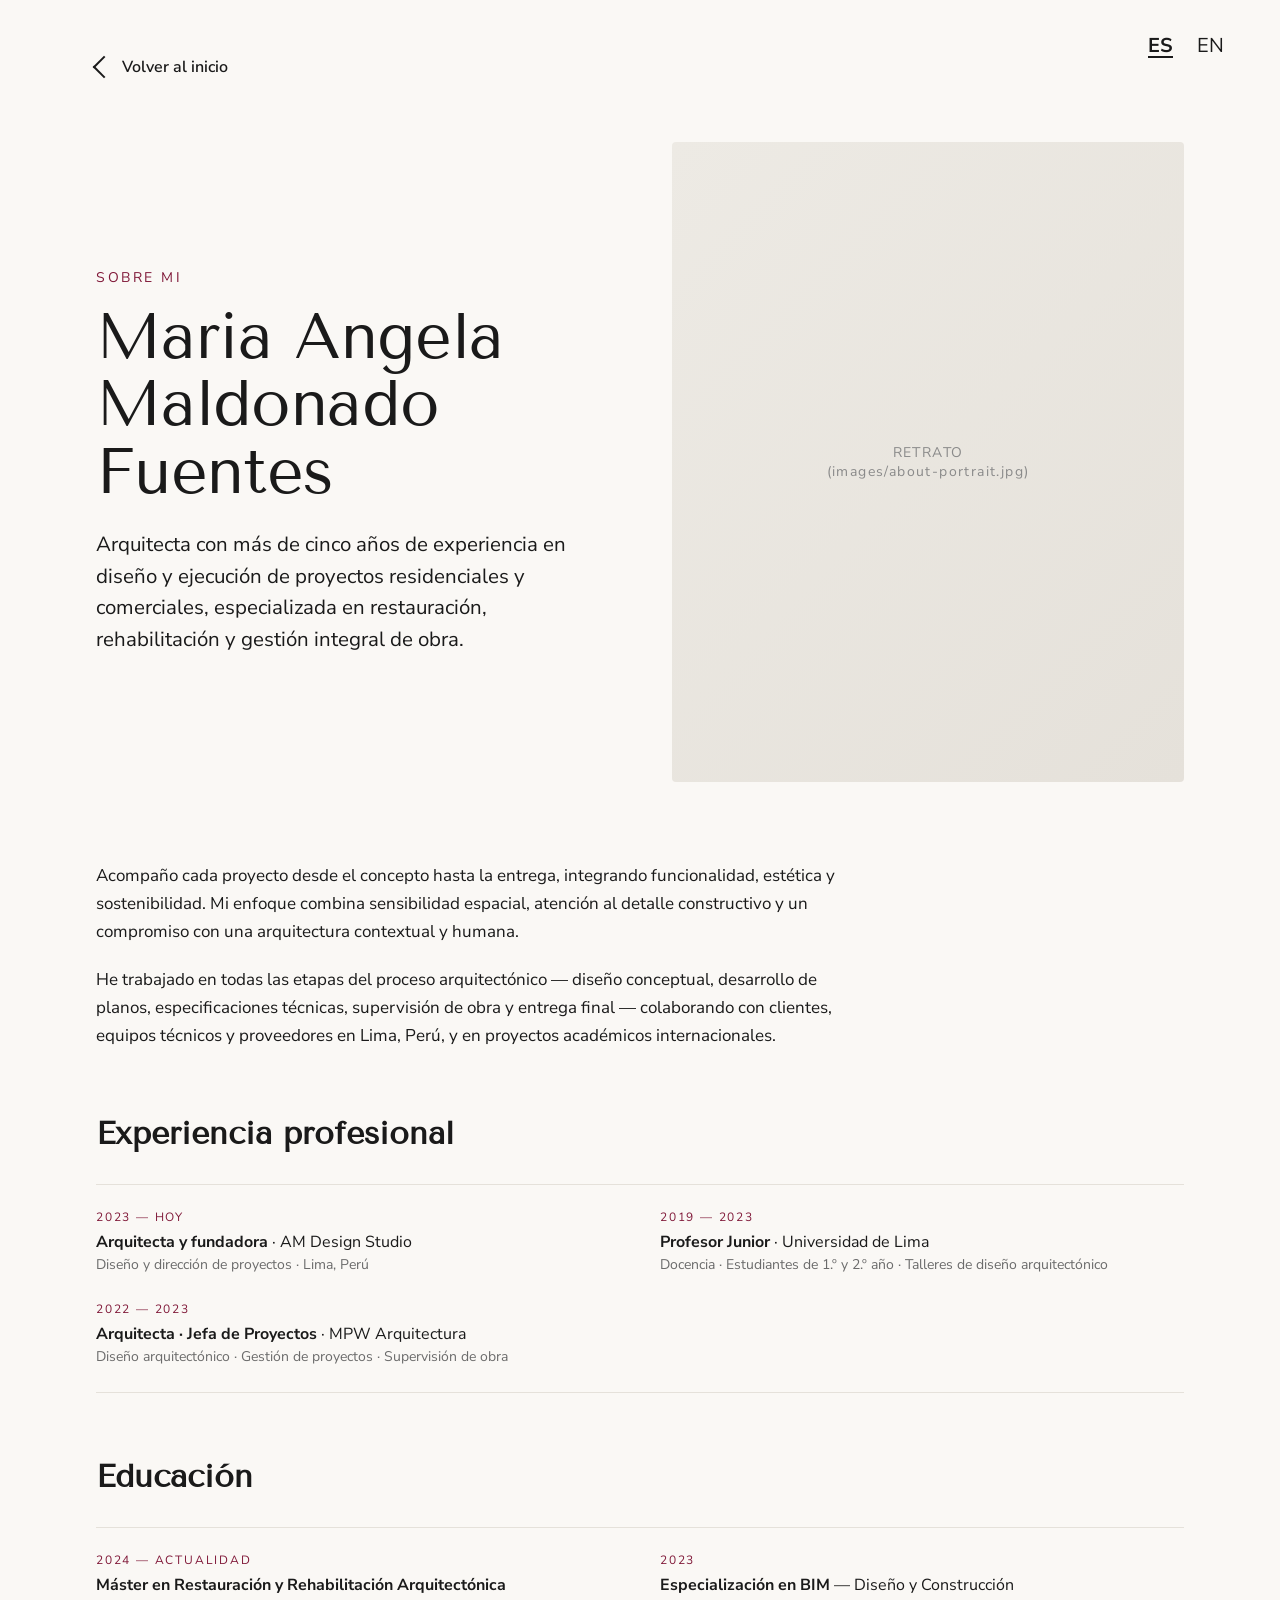
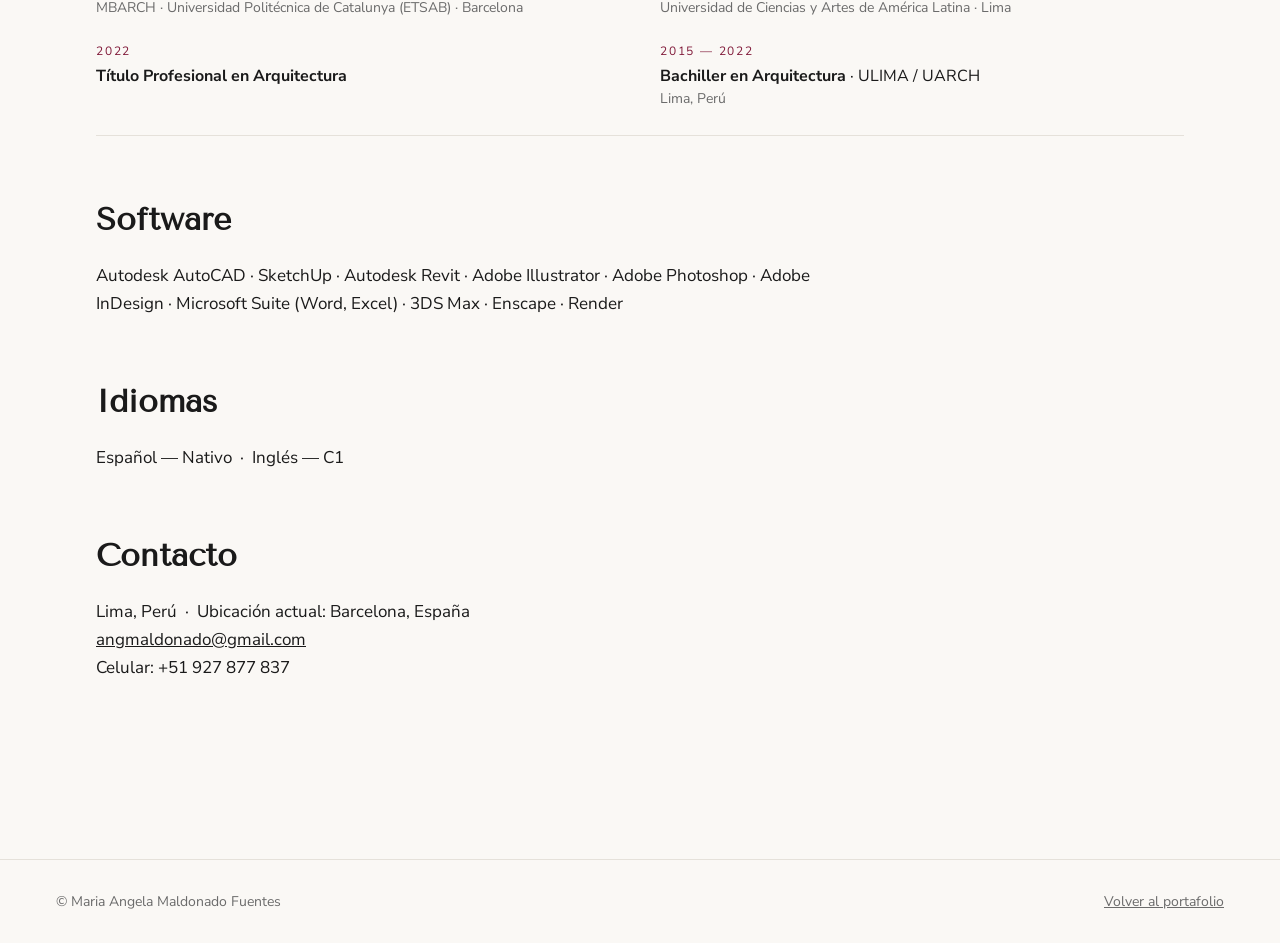
==== about.html @ 9f62f021 "Add files via upload" ====
<!DOCTYPE html>
<html lang="es">
<head>
<meta charset="UTF-8">
<meta name="viewport" content="width=device-width, initial-scale=1.0">
<title>Sobre mi — Maria Angela Maldonado Fuentes</title>
<link rel="stylesheet" href="assets/css/styles.css">
</head>
<body>

<nav class="lang-switcher" aria-label="Idioma">
  <a href="#" class="active">ES</a>
  <a href="#" aria-disabled="true">EN</a>
</nav>

<div class="page-wrap">

  <header class="page-header">
    <a href="index.html" class="back-link">Volver al inicio</a>
  </header>

  <section class="project-hero">
    <div>
      <p class="eyebrow">Sobre mi</p>
      <h1 class="h-display" style="font-size:clamp(40px,5vw,72px)">Maria Angela<br>Maldonado Fuentes</h1>
      <p class="lead" style="margin-top:24px">
        Arquitecta con más de cinco años de experiencia en diseño y ejecución de
        proyectos residenciales y comerciales, especializada en restauración,
        rehabilitación y gestión integral de obra.
      </p>
    </div>
    <div>
      <img src="images/about-portrait.jpg" alt="Retrato de Maria Angela" class="zoomable"
           onerror="this.style.display='none';this.parentNode.innerHTML='<div class=image-placeholder style=width:100%;aspect-ratio:4/5;border-radius:4px>RETRATO<br/>(images/about-portrait.jpg)</div>'">
    </div>
  </section>

  <section>
    <p class="body-text" style="max-width:760px">
      Acompaño cada proyecto desde el concepto hasta la entrega, integrando funcionalidad,
      estética y sostenibilidad. Mi enfoque combina sensibilidad espacial, atención al
      detalle constructivo y un compromiso con una arquitectura contextual y humana.
    </p>
    <p class="body-text" style="max-width:760px; margin-top:20px">
      He trabajado en todas las etapas del proceso arquitectónico — diseño conceptual,
      desarrollo de planos, especificaciones técnicas, supervisión de obra y entrega
      final — colaborando con clientes, equipos técnicos y proveedores en Lima, Perú,
      y en proyectos académicos internacionales.
    </p>
  </section>

  <h2 class="section-title">Experiencia profesional</h2>
  <div class="project-meta-grid">
    <div>
      <div class="label">2023 — Hoy</div>
      <div class="value"><strong>Arquitecta y fundadora</strong> · AM Design Studio<br>
        <span class="meta">Diseño y dirección de proyectos · Lima, Perú</span></div>
    </div>
    <div>
      <div class="label">2019 — 2023</div>
      <div class="value"><strong>Profesor Junior</strong> · Universidad de Lima<br>
        <span class="meta">Docencia · Estudiantes de 1.º y 2.º año · Talleres de diseño arquitectónico</span></div>
    </div>
    <div>
      <div class="label">2022 — 2023</div>
      <div class="value"><strong>Arquitecta · Jefa de Proyectos</strong> · MPW Arquitectura<br>
        <span class="meta">Diseño arquitectónico · Gestión de proyectos · Supervisión de obra</span></div>
    </div>
  </div>

  <h2 class="section-title">Educación</h2>
  <div class="project-meta-grid">
    <div>
      <div class="label">2024 — Actualidad</div>
      <div class="value"><strong>Máster en Restauración y Rehabilitación Arquitectónica</strong><br>
        <span class="meta">MBARCH · Universidad Politécnica de Catalunya (ETSAB) · Barcelona</span></div>
    </div>
    <div>
      <div class="label">2023</div>
      <div class="value"><strong>Especialización en BIM</strong> — Diseño y Construcción<br>
        <span class="meta">Universidad de Ciencias y Artes de América Latina · Lima</span></div>
    </div>
    <div>
      <div class="label">2022</div>
      <div class="value"><strong>Título Profesional en Arquitectura</strong></div>
    </div>
    <div>
      <div class="label">2015 — 2022</div>
      <div class="value"><strong>Bachiller en Arquitectura</strong> · ULIMA / UARCH<br>
        <span class="meta">Lima, Perú</span></div>
    </div>
  </div>

  <h2 class="section-title">Software</h2>
  <p class="body-text" style="max-width:760px">
    Autodesk AutoCAD · SketchUp · Autodesk Revit · Adobe Illustrator · Adobe Photoshop ·
    Adobe InDesign · Microsoft Suite (Word, Excel) · 3DS Max · Enscape · Render
  </p>

  <h2 class="section-title">Idiomas</h2>
  <p class="body-text">
    Español — Nativo &nbsp;·&nbsp; Inglés — C1
  </p>

  <h2 class="section-title">Contacto</h2>
  <p class="body-text">
    Lima, Perú &nbsp;·&nbsp; Ubicación actual: Barcelona, España<br>
    <a href="mailto:angmaldonado@gmail.com" style="text-decoration:underline">angmaldonado@gmail.com</a><br>
    Celular: +51 927 877 837
  </p>

</div>

<footer class="site-footer">
  <span>© Maria Angela Maldonado Fuentes</span>
  <a href="index.html" style="text-decoration:underline">Volver al portafolio</a>
</footer>

<script src="assets/js/lightbox.js"></script>
</body>
</html>
---- assets/css/styles.css ----
/* ============================================
   Maria Angela Maldonado Fuentes — Portfolio
   Shared stylesheet
   ============================================ */

@import url('https://fonts.googleapis.com/css2?family=Tenor+Sans&family=Nunito+Sans:wght@300;400;600;700&display=swap');

:root {
  --bg:            #FAF8F5;
  --surface:       #FFFFFF;
  --text:          #1A1A1A;
  --text-secondary:#6B6B6B;
  --text-tertiary: #8A8A8A;
  --border:        #E5E1DA;
  --accent:        #801939;
  --accent-hover:  #5C1A2B;
  --tab-inactive:  #E5E1DA;

  --font-display: 'Tenor Sans', serif;
  --font-body:    'Nunito Sans', sans-serif;
}

* { box-sizing: border-box; }

html, body {
  margin: 0;
  padding: 0;
  background: var(--bg);
  color: var(--text);
  font-family: var(--font-body);
  font-weight: 400;
  -webkit-font-smoothing: antialiased;
  -moz-osx-font-smoothing: grayscale;
}

a { color: inherit; text-decoration: none; }
img { display: block; max-width: 100%; height: auto; }

/* ---------- Top language switcher ---------- */
.lang-switcher {
  position: absolute;
  top: 32px;
  right: 56px;
  display: flex;
  gap: 24px;
  font-size: 20px;
  z-index: 10;
}
.lang-switcher a { font-weight: 400; color: var(--text); }
.lang-switcher a.active { font-weight: 700; text-decoration: underline; text-underline-offset: 4px; }

/* ---------- Headings ---------- */
.h-display {
  font-family: var(--font-display);
  font-weight: 400;
  font-size: clamp(48px, 6vw, 80px);
  line-height: 1.05;
  letter-spacing: -0.01em;
  margin: 0;
  color: var(--text);
}

.h-section {
  font-family: var(--font-display);
  font-weight: 400;
  font-size: clamp(40px, 5vw, 64px);
  line-height: 1.1;
  margin: 0 0 16px 0;
  color: var(--text);
}

.eyebrow {
  font-family: var(--font-body);
  font-size: 14px;
  letter-spacing: 0.18em;
  text-transform: uppercase;
  color: var(--accent);
  margin: 0 0 16px 0;
}

.lead {
  font-family: var(--font-body);
  font-size: clamp(18px, 1.6vw, 22px);
  line-height: 1.55;
  color: var(--text);
  max-width: 560px;
  margin: 0;
}

.body-text {
  font-family: var(--font-body);
  font-size: 17px;
  line-height: 1.65;
  color: var(--text);
}

.meta {
  font-family: var(--font-body);
  font-size: 14px;
  color: var(--text-secondary);
  line-height: 1.6;
}

/* ---------- CTA Link ---------- */
.cta-link {
  display: inline-flex;
  align-items: center;
  gap: 8px;
  font-family: var(--font-body);
  font-weight: 700;
  font-size: 20px;
  color: var(--text);
  text-decoration: underline;
  text-underline-offset: 5px;
  cursor: pointer;
}
.cta-link .arrow {
  display: inline-block;
  width: 22px;
  height: 22px;
  border-top: 2.5px solid var(--text);
  border-right: 2.5px solid var(--text);
  transform: rotate(45deg);
  margin-bottom: 2px;
}
.cta-link:hover { color: var(--accent); }
.cta-link:hover .arrow { border-color: var(--accent); }

/* ---------- HOME: horizontal snap scroll ---------- */
.h-scroll {
  position: fixed;
  inset: 0;
  display: flex;
  flex-direction: row;
  overflow-x: auto;
  overflow-y: hidden;
  scroll-snap-type: x mandatory;
  scroll-behavior: smooth;
  -webkit-overflow-scrolling: touch;
  padding-bottom: 72px; /* leave room for tabs */
}
.h-scroll::-webkit-scrollbar { display: none; }
.h-scroll { scrollbar-width: none; }

.h-panel {
  flex: 0 0 100vw;
  width: 100vw;
  height: calc(100vh - 72px);
  scroll-snap-align: start;
  scroll-snap-stop: always;
  position: relative;
  padding: 0 80px;
  display: flex;
  align-items: center;
  justify-content: center;
}

.panel-inner {
  width: 100%;
  max-width: 1280px;
  display: grid;
  grid-template-columns: 1fr 1fr;
  gap: 80px;
  align-items: center;
}

.panel-text { display: flex; flex-direction: column; gap: 28px; }
.panel-image { display: flex; align-items: center; justify-content: center; }
.panel-image img {
  width: 100%;
  max-height: 70vh;
  object-fit: cover;
  border-radius: 4px;
  box-shadow: 0 8px 32px rgba(0,0,0,0.08);
}

/* ---------- Bottom tab navigation ---------- */
.tabs {
  position: fixed;
  bottom: 0;
  left: 0;
  right: 0;
  display: flex;
  background: var(--bg);
  padding: 0;
  z-index: 20;
}
.tab {
  flex: 1;
  padding: 18px 12px;
  background: var(--tab-inactive);
  color: var(--text-tertiary);
  font-family: var(--font-body);
  font-size: clamp(14px, 1.1vw, 18px);
  font-weight: 400;
  text-align: center;
  border-top-left-radius: 8px;
  border-top-right-radius: 8px;
  box-shadow: -4px 0 4px rgba(0,0,0,0.10);
  cursor: pointer;
  transition: background 0.25s ease, color 0.25s ease;
  user-select: none;
  white-space: nowrap;
  overflow: hidden;
  text-overflow: ellipsis;
}
.tab:hover {
  background: #E8E5DF;
  color: var(--text-secondary);
}
.tab.active {
  background: var(--accent);
  color: var(--bg);
  font-weight: 600;
}

/* ---------- Standard pages (about, project pages) ---------- */
.page-wrap {
  max-width: 1200px;
  margin: 0 auto;
  padding: 56px 56px 96px;
}

.page-header {
  display: flex;
  justify-content: space-between;
  align-items: flex-start;
  margin-bottom: 64px;
}
.back-link {
  display: inline-flex;
  align-items: center;
  gap: 10px;
  font-weight: 600;
  font-size: 16px;
  color: var(--text);
  text-decoration: none;
}
.back-link:hover { color: var(--accent); }
.back-link::before {
  content: '';
  display: inline-block;
  width: 14px; height: 14px;
  border-bottom: 2.5px solid currentColor;
  border-left: 2.5px solid currentColor;
  transform: rotate(45deg);
}

.project-hero {
  display: grid;
  grid-template-columns: 1fr 1fr;
  gap: 64px;
  align-items: center;
  margin-bottom: 80px;
}
.project-hero img {
  width: 100%;
  aspect-ratio: 4 / 3;
  object-fit: cover;
  border-radius: 4px;
}

.project-meta-grid {
  display: grid;
  grid-template-columns: 1fr 1fr;
  gap: 24px 40px;
  padding: 24px 0;
  border-top: 1px solid var(--border);
  border-bottom: 1px solid var(--border);
  margin: 32px 0;
}
.project-meta-grid .label {
  font-size: 12px;
  letter-spacing: 0.15em;
  text-transform: uppercase;
  color: var(--accent);
  margin-bottom: 6px;
}
.project-meta-grid .value {
  font-size: 16px;
  color: var(--text);
}

/* ---------- Editorial 12-column grid (story-driven projects) ----------
   Use child classes to span columns. Mirrors how an architect would
   lay out a PDF spread: full bleeds, asymmetric pairings, 2x2 analysis
   plates, narrow plans next to wide sections, etc.                       */
.editorial {
  display: grid;
  grid-template-columns: repeat(12, minmax(0, 1fr));
  grid-auto-rows: auto;
  gap: 20px;
  margin: 32px 0 64px;
}
.editorial figure { margin: 0; padding: 0; display: block; }
.editorial img {
  width: 100%;
  height: auto;
  display: block;
  border-radius: 4px;
  box-shadow: 0 2px 12px rgba(0,0,0,0.06);
  background: var(--border);
}
.editorial figcaption {
  font-size: 13px;
  letter-spacing: 0.05em;
  color: var(--text-secondary);
  margin-top: 8px;
}

/* span helpers */
.e-full     { grid-column: 1 / -1; }
.e-half-l   { grid-column: 1 / span 6; }
.e-half-r   { grid-column: 7 / -1; }
.e-third-1  { grid-column: 1 / span 4; }
.e-third-2  { grid-column: 5 / span 4; }
.e-third-3  { grid-column: 9 / -1; }
.e-2-3-l    { grid-column: 1 / span 8; }
.e-1-3-r    { grid-column: 9 / -1; }
.e-1-3-l    { grid-column: 1 / span 4; }
.e-2-3-r    { grid-column: 5 / -1; }
.e-center-narrow { grid-column: 3 / span 8; }
.e-center-wide   { grid-column: 2 / span 10; }

/* chapter heading inside the editorial flow */
.chapter {
  grid-column: 1 / -1;
  margin: 40px 0 4px;
  padding-top: 24px;
  border-top: 1px solid var(--border);
  display: flex;
  align-items: baseline;
  gap: 20px;
}
.chapter .num {
  font-family: var(--font-display);
  font-size: 28px;
  color: var(--accent);
  letter-spacing: 0.04em;
}
.chapter .name {
  font-family: var(--font-display);
  font-size: 28px;
  color: var(--text);
}

/* dark-bg images sit better with a subtle dark mat */
.editorial .dark-mat {
  background: #000;
  padding: 16px;
  border-radius: 4px;
}
.editorial .dark-mat img {
  background: #000;
  box-shadow: none;
}

@media (max-width: 900px) {
  .editorial { gap: 16px; }
  .editorial > * { grid-column: 1 / -1 !important; }
  .chapter { flex-direction: column; gap: 4px; }
}

/* ---------- Masonry gallery (preserves native aspect ratios) ---------- */
.masonry {
  column-count: 3;
  column-gap: 20px;
  margin: 48px 0;
}
@media (max-width: 1100px) { .masonry { column-count: 2; } }
@media (max-width: 640px)  { .masonry { column-count: 1; } }

.m-item {
  break-inside: avoid;
  -webkit-column-break-inside: avoid;
  page-break-inside: avoid;
  margin: 0 0 20px 0;
  padding: 0;
  display: block;
}
.m-item img {
  width: 100%;
  height: auto;        /* respect natural ratio */
  display: block;
  border-radius: 4px;
  box-shadow: 0 2px 12px rgba(0,0,0,0.06);
  background: var(--border);
}

.m-item.wide   { /* hint for wide images — span 2 cols when supported */ }
.m-item figcaption {
  font-size: 13px;
  color: var(--text-secondary);
  margin-top: 8px;
  letter-spacing: 0.04em;
}

/* Zoomable cursor */
.zoomable { cursor: zoom-in; transition: transform 0.25s ease, opacity 0.25s ease; }
.zoomable:hover { opacity: 0.92; }

/* ---------- Lightbox ---------- */
.lightbox {
  position: fixed;
  inset: 0;
  background: rgba(20, 18, 16, 0.92);
  display: none;
  align-items: center;
  justify-content: center;
  z-index: 1000;
  cursor: zoom-out;
  padding: 40px;
  opacity: 0;
  transition: opacity 0.25s ease;
}
.lightbox.open { display: flex; opacity: 1; }
.lightbox img {
  max-width: 100%;
  max-height: 100%;
  width: auto;
  height: auto;
  object-fit: contain;
  border-radius: 4px;
  box-shadow: 0 12px 64px rgba(0,0,0,0.5);
}
.lightbox-close {
  position: absolute;
  top: 24px;
  right: 32px;
  width: 40px;
  height: 40px;
  border: none;
  border-radius: 50%;
  background: rgba(255,255,255,0.12);
  color: #fff;
  font-size: 22px;
  cursor: pointer;
  display: flex;
  align-items: center;
  justify-content: center;
  transition: background 0.2s ease;
}
.lightbox-close:hover { background: rgba(255,255,255,0.25); }
.lightbox-caption {
  position: absolute;
  bottom: 24px;
  left: 50%;
  transform: translateX(-50%);
  color: rgba(255,255,255,0.8);
  font-size: 14px;
  letter-spacing: 0.04em;
}

.section-title {
  font-family: var(--font-display);
  font-size: 32px;
  margin: 64px 0 24px;
  color: var(--text);
}

.image-placeholder {
  background: linear-gradient(135deg, #EDEAE4, #E5E1DA);
  display: flex;
  align-items: center;
  justify-content: center;
  color: var(--text-tertiary);
  font-size: 14px;
  letter-spacing: 0.1em;
  text-align: center;
  padding: 24px;
}

footer.site-footer {
  border-top: 1px solid var(--border);
  padding: 32px 56px;
  margin-top: 64px;
  display: flex;
  justify-content: space-between;
  font-size: 14px;
  color: var(--text-secondary);
}

/* ---------- Responsive ---------- */
@media (max-width: 900px) {
  .panel-inner { grid-template-columns: 1fr; gap: 32px; }
  .h-panel { padding: 0 32px; height: calc(100vh - 64px); }
  .project-hero { grid-template-columns: 1fr; gap: 32px; }
  .page-wrap { padding: 32px 24px 64px; }
  .lang-switcher { top: 20px; right: 24px; }
  .tab { font-size: 12px; padding: 14px 6px; }
}
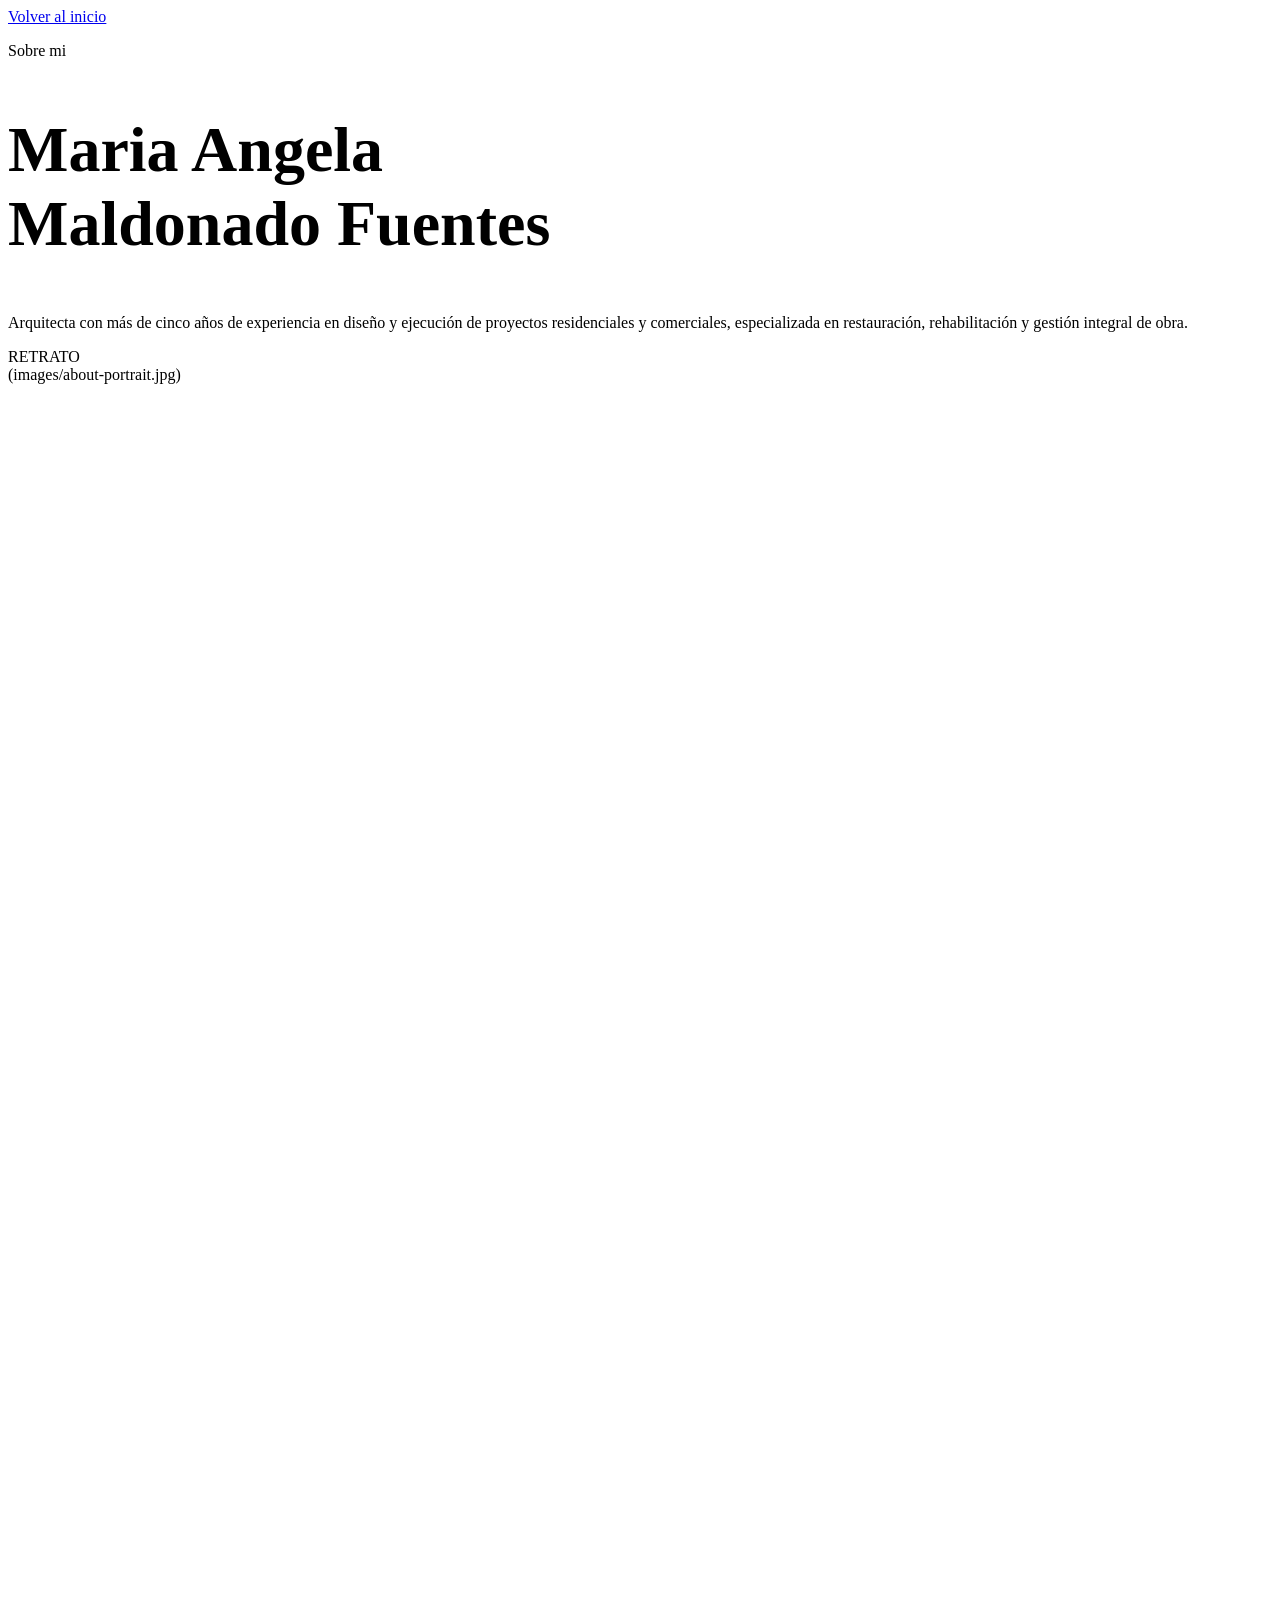
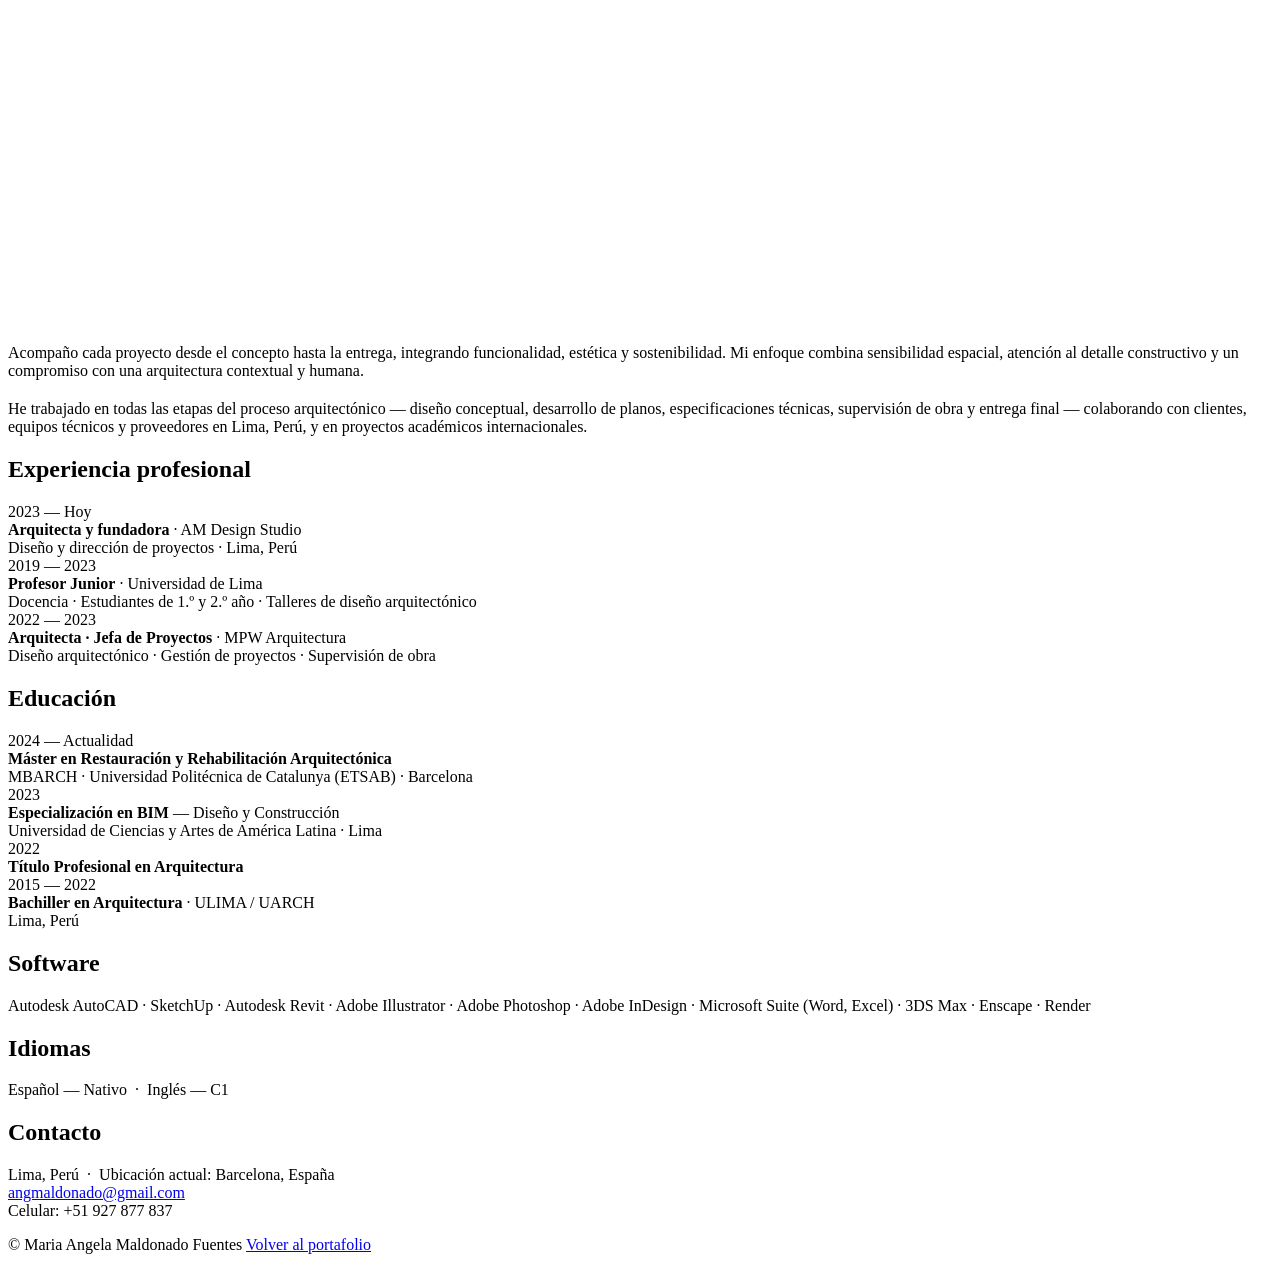
==== commit 2a818302: "Add files via upload" ====
--- a/about.html
+++ b/about.html
@@ -7,11 +7,6 @@
 <link rel="stylesheet" href="assets/css/styles.css">
 </head>
 <body>
-
-<nav class="lang-switcher" aria-label="Idioma">
-  <a href="#" class="active">ES</a>
-  <a href="#" aria-disabled="true">EN</a>
-</nav>
 
 <div class="page-wrap">
 
@@ -36,12 +31,12 @@
   </section>
 
   <section>
-    <p class="body-text" style="max-width:760px">
+    <p class="body-text" style="max-width:none">
       Acompaño cada proyecto desde el concepto hasta la entrega, integrando funcionalidad,
       estética y sostenibilidad. Mi enfoque combina sensibilidad espacial, atención al
       detalle constructivo y un compromiso con una arquitectura contextual y humana.
     </p>
-    <p class="body-text" style="max-width:760px; margin-top:20px">
+    <p class="body-text" style="max-width:none; margin-top:20px">
       He trabajado en todas las etapas del proceso arquitectónico — diseño conceptual,
       desarrollo de planos, especificaciones técnicas, supervisión de obra y entrega
       final — colaborando con clientes, equipos técnicos y proveedores en Lima, Perú,
@@ -92,7 +87,7 @@
   </div>
 
   <h2 class="section-title">Software</h2>
-  <p class="body-text" style="max-width:760px">
+  <p class="body-text" style="max-width:none">
     Autodesk AutoCAD · SketchUp · Autodesk Revit · Adobe Illustrator · Adobe Photoshop ·
     Adobe InDesign · Microsoft Suite (Word, Excel) · 3DS Max · Enscape · Render
   </p>
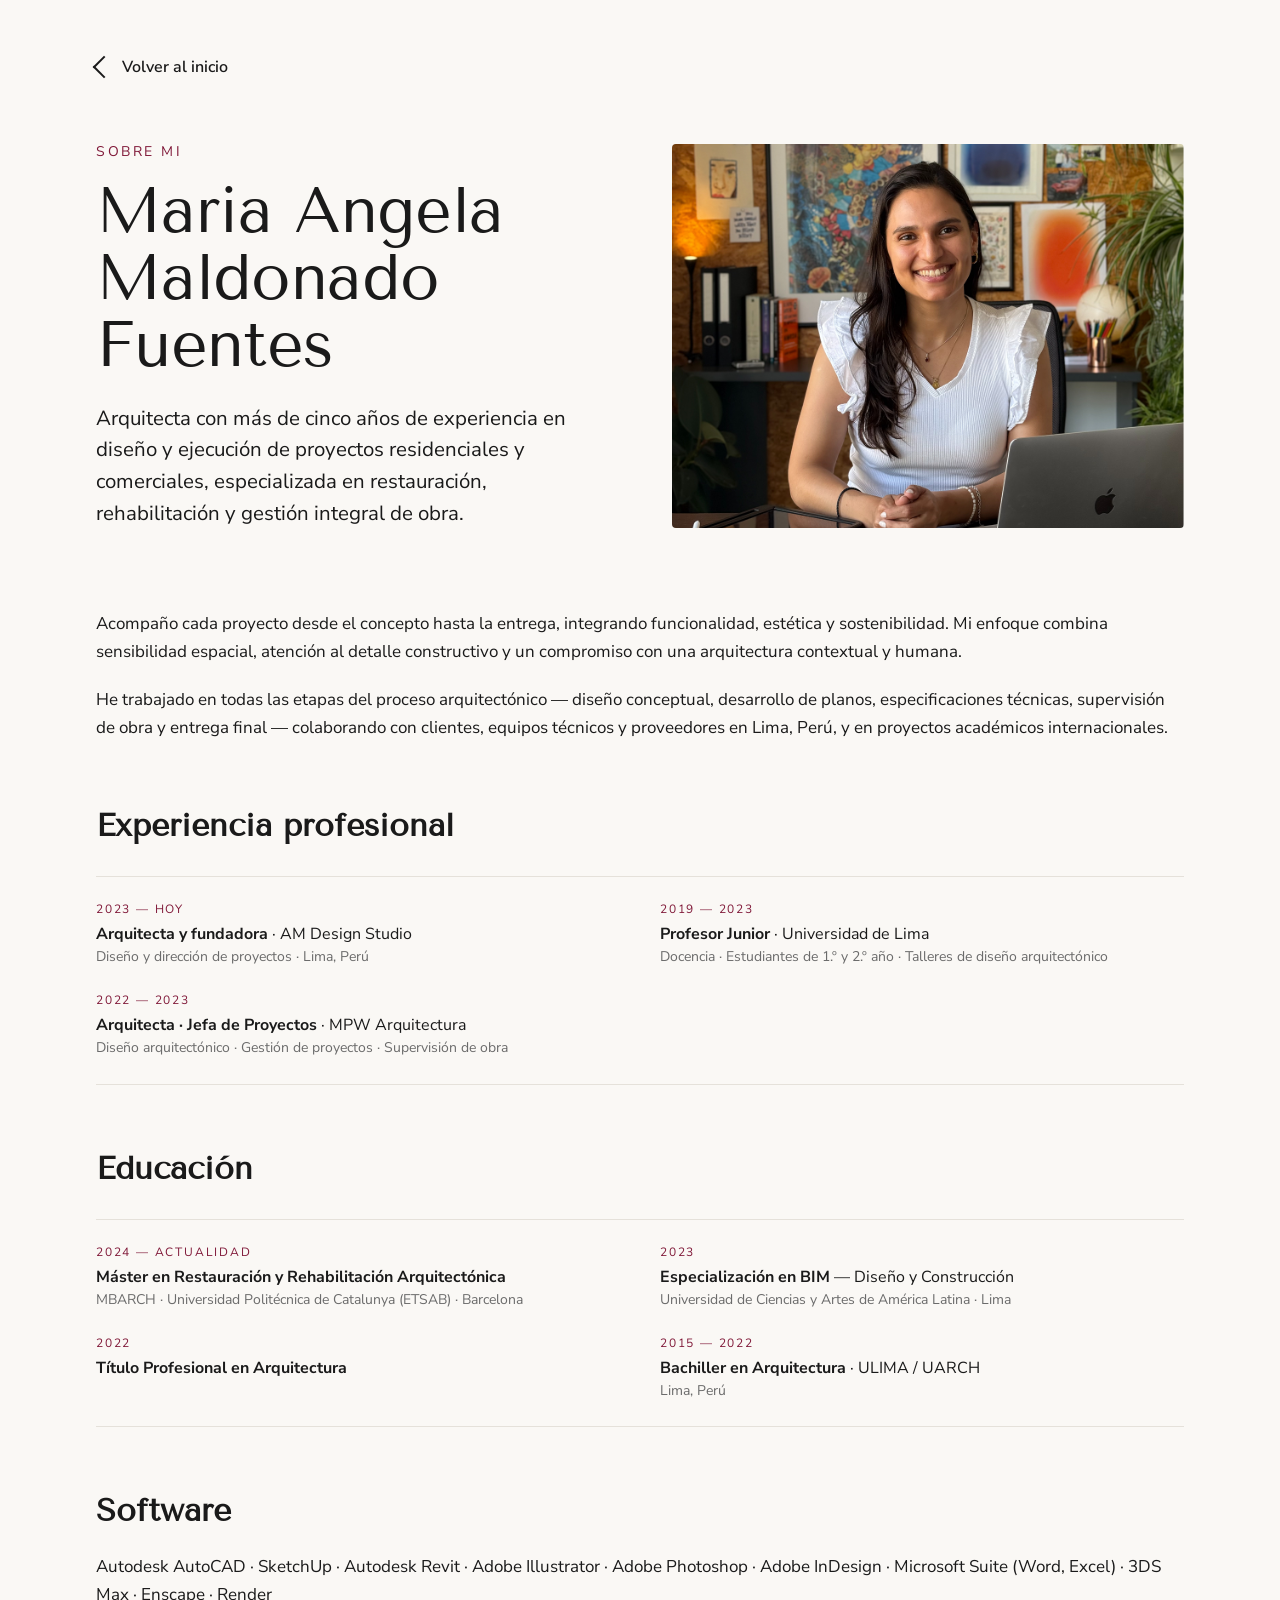
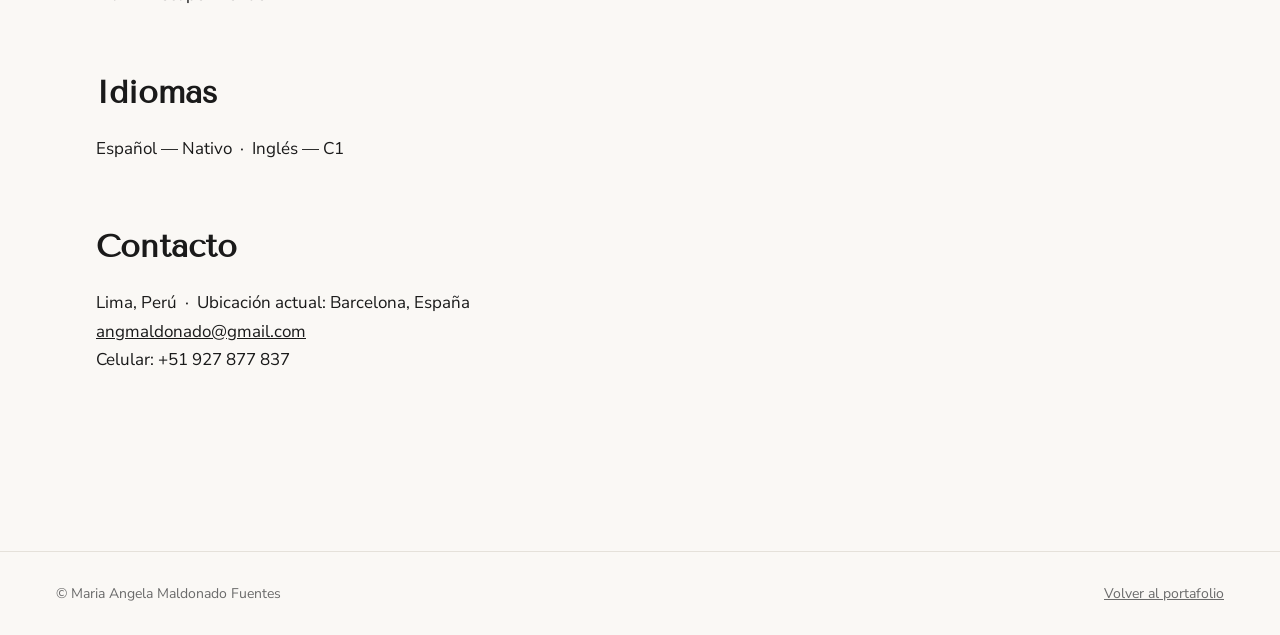
==== commit fabdfd6c: "Add files via upload" ====
--- a/about.html
+++ b/about.html
@@ -25,8 +25,8 @@
       </p>
     </div>
     <div>
-      <img src="images/about-portrait.jpg" alt="Retrato de Maria Angela" class="zoomable"
-           onerror="this.style.display='none';this.parentNode.innerHTML='<div class=image-placeholder style=width:100%;aspect-ratio:4/5;border-radius:4px>RETRATO<br/>(images/about-portrait.jpg)</div>'">
+      <img src="images/hero-maria-angela.jpg" alt="Retrato de Maria Angela" class="zoomable"
+           onerror="this.style.display='none';this.parentNode.innerHTML='<div class=image-placeholder style=width:100%;aspect-ratio:1/1;border-radius:4px>RETRATO<br/>(images/hero-maria-angela.jpg)</div>'">
     </div>
   </section>
 
--- a/assets/css/styles.css
+++ b/assets/css/styles.css
@@ -0,0 +1,797 @@
+/* ============================================
+   Maria Angela Maldonado Fuentes — Portfolio
+   Shared stylesheet
+   ============================================ */
+
+@import url('https://fonts.googleapis.com/css2?family=Tenor+Sans&family=Nunito+Sans:wght@300;400;600;700&display=swap');
+
+:root {
+  --bg:            #FAF8F5;
+  --surface:       #FFFFFF;
+  --text:          #1A1A1A;
+  --text-secondary:#6B6B6B;
+  --text-tertiary: #8A8A8A;
+  --border:        #E5E1DA;
+  --accent:        #801939;
+  --accent-hover:  #5C1A2B;
+  --tab-inactive:  #E5E1DA;
+
+  --font-display: 'Tenor Sans', serif;
+  --font-body:    'Nunito Sans', sans-serif;
+}
+
+* { box-sizing: border-box; }
+
+html, body {
+  margin: 0;
+  padding: 0;
+  background: var(--bg);
+  color: var(--text);
+  font-family: var(--font-body);
+  font-weight: 400;
+  -webkit-font-smoothing: antialiased;
+  -moz-osx-font-smoothing: grayscale;
+}
+
+a { color: inherit; text-decoration: none; }
+img { display: block; max-width: 100%; height: auto; }
+
+/* ---------- Top language switcher ---------- */
+.lang-switcher {
+  position: absolute;
+  top: 32px;
+  right: 56px;
+  display: flex;
+  gap: 24px;
+  font-size: 20px;
+  z-index: 10;
+}
+.lang-switcher a { font-weight: 400; color: var(--text); }
+.lang-switcher a.active { font-weight: 700; text-decoration: underline; text-underline-offset: 4px; }
+
+/* ---------- Headings ---------- */
+.h-display {
+  font-family: var(--font-display);
+  font-weight: 400;
+  font-size: clamp(48px, 6vw, 80px);
+  line-height: 1.05;
+  letter-spacing: -0.01em;
+  margin: 0;
+  color: var(--text);
+}
+
+.h-section {
+  font-family: var(--font-display);
+  font-weight: 400;
+  font-size: clamp(40px, 5vw, 64px);
+  line-height: 1.1;
+  margin: 0 0 16px 0;
+  color: var(--text);
+}
+
+.eyebrow {
+  font-family: var(--font-body);
+  font-size: 14px;
+  letter-spacing: 0.18em;
+  text-transform: uppercase;
+  color: var(--accent);
+  margin: 0 0 16px 0;
+}
+
+.lead {
+  font-family: var(--font-body);
+  font-size: clamp(18px, 1.6vw, 22px);
+  line-height: 1.55;
+  color: var(--text);
+  max-width: 560px;
+  margin: 0;
+}
+
+.body-text {
+  font-family: var(--font-body);
+  font-size: 17px;
+  line-height: 1.65;
+  color: var(--text);
+}
+
+.meta {
+  font-family: var(--font-body);
+  font-size: 14px;
+  color: var(--text-secondary);
+  line-height: 1.6;
+}
+
+/* ---------- CTA Link ---------- */
+.cta-link {
+  display: inline-flex;
+  align-items: center;
+  gap: 8px;
+  font-family: var(--font-body);
+  font-weight: 700;
+  font-size: 20px;
+  color: var(--text);
+  text-decoration: underline;
+  text-underline-offset: 5px;
+  cursor: pointer;
+}
+.cta-link .arrow {
+  display: inline-block;
+  width: 22px;
+  height: 22px;
+  border-top: 2.5px solid var(--text);
+  border-right: 2.5px solid var(--text);
+  transform: rotate(45deg);
+  margin-bottom: 2px;
+}
+.cta-link:hover { color: var(--accent); }
+.cta-link:hover .arrow { border-color: var(--accent); }
+
+/* ---------- HOME: horizontal snap scroll (desktop) ---------------------
+   On screens narrower than 900 px this layout flips to a vertical stack
+   with the reading order title → image → body → cta. See the media
+   query at the bottom of this section.                                  */
+.h-scroll {
+  position: fixed;
+  inset: 0;
+  display: flex;
+  flex-direction: row;
+  overflow-x: hidden;          /* JS drives scrolling — no native trackpad inertia */
+  overflow-y: hidden;
+  scroll-snap-type: x mandatory;
+  scroll-behavior: smooth;
+  overscroll-behavior: contain;
+  -webkit-overflow-scrolling: touch;
+  padding-bottom: 64px;        /* leave room for tabs */
+}
+.h-scroll::-webkit-scrollbar { display: none; }
+.h-scroll { scrollbar-width: none; }
+
+.h-panel {
+  flex: 0 0 100vw;
+  width: 100vw;
+  height: calc(100vh - 64px);
+  scroll-snap-align: start;
+  scroll-snap-stop: always;
+  padding: 0 80px;
+  display: flex;
+  align-items: center;
+  justify-content: center;
+  box-sizing: border-box;
+}
+
+/* Panel uses grid areas so the same children can rearrange on mobile */
+.panel-inner {
+  width: 100%;
+  max-width: 1280px;
+  display: grid;
+  grid-template-columns: 1fr 1fr;
+  grid-template-areas:
+    "title image"
+    "body  image"
+    "cta   image";
+  grid-template-rows: auto auto auto;
+  column-gap: 80px;
+  row-gap: 28px;
+  align-content: center;
+}
+.p-title { grid-area: title; }
+.p-image { grid-area: image; align-self: center; display: flex; align-items: center; justify-content: center; }
+.p-body  { grid-area: body; }
+.p-cta   { grid-area: cta; align-self: start; }
+
+.p-image img {
+  width: 100%;
+  max-height: 70vh;
+  object-fit: cover;
+  border-radius: 4px;
+  box-shadow: 0 8px 32px rgba(0,0,0,0.08);
+}
+
+/* ----- Mobile override: vertical scroll, no tabs, no snap, fit-in-screen */
+@media (max-width: 900px) {
+  /* Allow natural page scroll — release the fixed full-viewport scroller */
+  .h-scroll {
+    position: static;
+    inset: auto;
+    flex-direction: column;
+    overflow: visible;
+    scroll-snap-type: none;     /* disable snap on mobile */
+    padding-bottom: 0;
+    height: auto;
+  }
+  .h-panel {
+    flex: none;
+    width: 100%;
+    min-height: 100vh;          /* one screen per section */
+    height: auto;
+    padding: 28px 20px;
+    scroll-snap-align: none;
+    scroll-snap-stop: normal;
+    box-sizing: border-box;
+  }
+  .panel-inner {
+    grid-template-columns: 1fr;
+    grid-template-areas:
+      "title"
+      "image"
+      "body"
+      "cta";
+    gap: 18px;
+    row-gap: 18px;
+    column-gap: 0;
+    text-align: center;
+    justify-items: center;
+    width: 100%;
+  }
+  /* Type a notch smaller so a full section fits in viewport height */
+  .panel-inner .h-display { font-size: clamp(36px, 9vw, 52px); line-height: 1.04; }
+  .panel-inner .h-section { font-size: clamp(32px, 8vw, 44px); }
+  .panel-inner .lead      { font-size: 16px; line-height: 1.5; }
+  .panel-inner .meta      { font-size: 13px; }
+  .panel-inner .body-text { font-size: 15px; line-height: 1.5; }
+  .panel-inner .cta-link  { font-size: 16px; }
+  .p-title, .p-body { max-width: 100%; }
+  .p-image { width: 100%; }
+  .p-image img {
+    max-width: min(360px, 80vw);
+    max-height: 38vh;
+  }
+  .p-cta { align-self: center; }
+  .tabs { display: none; }
+}
+
+/* ---------- Bottom tab navigation — cascading overlap ----------------
+   Each tab sits slightly on top of the next, casting a soft shadow to
+   the right. First tab has the highest stacking order; the row reads
+   like a deck of cards laid out left → right.                         */
+.tabs {
+  position: fixed;
+  bottom: 0;
+  left: 0;
+  right: 0;
+  width: 100%;
+  display: flex;
+  background: transparent;
+  padding: 0;                /* edge to edge */
+  z-index: 20;
+  pointer-events: none;      /* enable per-tab */
+}
+.tab {
+  pointer-events: auto;
+  flex: 1;
+  min-width: 0;               /* allow tabs to shrink to fit row */
+  padding: 9px 14px;          /* vertically slim */
+  background: var(--tab-inactive);
+  color: var(--text-tertiary);
+  font-family: var(--font-body);
+  font-size: clamp(12px, 0.95vw, 16px);
+  font-weight: 400;
+  text-align: center;
+  border: none;               /* no stroke */
+  outline: none;
+  border-top-left-radius: 10px;
+  border-top-right-radius: 10px;
+  cursor: pointer;
+  white-space: nowrap;
+  overflow: hidden;
+  text-overflow: ellipsis;
+  user-select: none;
+  transition: background 0.2s ease, color 0.2s ease;
+  margin-left: -14px;         /* overlap with previous tab */
+  box-shadow: 6px 0 10px -2px rgba(0,0,0,0.18);  /* shadow to the right */
+}
+.tab:first-child { margin-left: 0; }
+/* z-index ladder — first tab on top of second, etc. */
+.tab:nth-child(1) { z-index: 50; }
+.tab:nth-child(2) { z-index: 49; }
+.tab:nth-child(3) { z-index: 48; }
+.tab:nth-child(4) { z-index: 47; }
+.tab:nth-child(5) { z-index: 46; }
+.tab:nth-child(6) { z-index: 45; }
+.tab:nth-child(7) { z-index: 44; }
+.tab:nth-child(8) { z-index: 43; }
+.tab:hover {
+  background: #E8E5DF;
+  color: var(--text-secondary);
+}
+.tab.active {
+  background: var(--accent);
+  color: var(--bg);
+  font-weight: 600;
+}
+
+/* Hide tabs on mobile (must come AFTER the .tabs rule above) */
+@media (max-width: 900px) {
+  .tabs { display: none !important; }
+}
+
+/* ---------- Standard pages (about, project pages) ---------- */
+.page-wrap {
+  max-width: 1200px;
+  margin: 0 auto;
+  padding: 56px 56px 96px;
+}
+
+.page-header {
+  display: flex;
+  justify-content: space-between;
+  align-items: flex-start;
+  margin-bottom: 64px;
+}
+.back-link {
+  display: inline-flex;
+  align-items: center;
+  gap: 10px;
+  font-weight: 600;
+  font-size: 16px;
+  color: var(--text);
+  text-decoration: none;
+}
+.back-link:hover { color: var(--accent); }
+.back-link::before {
+  content: '';
+  display: inline-block;
+  width: 14px; height: 14px;
+  border-bottom: 2.5px solid currentColor;
+  border-left: 2.5px solid currentColor;
+  transform: rotate(45deg);
+}
+
+.project-hero {
+  display: grid;
+  grid-template-columns: 1fr 1fr;
+  gap: 64px;
+  align-items: center;
+  margin-bottom: 80px;
+}
+.project-hero img {
+  width: 100%;
+  aspect-ratio: 4 / 3;
+  object-fit: cover;
+  border-radius: 4px;
+}
+
+.project-meta-grid {
+  display: grid;
+  grid-template-columns: 1fr 1fr;
+  gap: 24px 40px;
+  padding: 24px 0;
+  border-top: 1px solid var(--border);
+  border-bottom: 1px solid var(--border);
+  margin: 32px 0;
+}
+.project-meta-grid .label {
+  font-size: 12px;
+  letter-spacing: 0.15em;
+  text-transform: uppercase;
+  color: var(--accent);
+  margin-bottom: 6px;
+}
+.project-meta-grid .value {
+  font-size: 16px;
+  color: var(--text);
+}
+
+/* ---------- PDF pages stacked vertically (project view) ---------------- */
+.pdf-pages {
+  max-width: 1400px;
+  margin: 32px auto 0;
+  display: flex;
+  flex-direction: column;
+  align-items: center;
+  gap: 24px;
+}
+.pdf-pages img {
+  width: 100%;
+  height: auto;
+  display: block;
+  border-radius: 4px;
+  box-shadow: 0 4px 24px rgba(0,0,0,0.08);
+  background: var(--border);
+  cursor: zoom-in;
+}
+.pdf-pages img:hover { opacity: 0.97; }
+
+/* ---------- Section nav (DPA & similar projects) ---------------------- */
+.section-nav {
+  max-width: 1400px;
+  margin: 24px auto 12px;
+  display: flex;
+  flex-wrap: wrap;
+  gap: 4px;
+  align-items: stretch;
+  background: transparent;
+  border-radius: 10px;
+  overflow: hidden;
+}
+.section-nav a {
+  flex: 1 1 0;
+  min-width: 0;
+  padding: 10px 14px;
+  background: var(--tab-inactive);
+  color: var(--text-secondary);
+  font-family: var(--font-body);
+  font-size: 12px;
+  letter-spacing: 0.04em;
+  text-align: center;
+  text-decoration: none;
+  cursor: pointer;
+  transition: background 0.2s ease, color 0.2s ease;
+  white-space: nowrap;
+  overflow: hidden;
+  text-overflow: ellipsis;
+  display: flex;
+  align-items: center;
+  justify-content: center;
+  gap: 6px;
+  border-radius: 8px;
+}
+.section-nav a:hover {
+  background: var(--accent);
+  color: var(--bg);
+}
+.section-nav a .sn-num {
+  font-family: var(--font-display);
+  font-size: 14px;
+  opacity: 0.75;
+}
+.section-nav a .sn-label {
+  font-size: 12px;
+  letter-spacing: 0.04em;
+}
+
+.pdf-pages .pdf-section {
+  width: 100%;
+  scroll-margin-top: 24px;
+}
+
+@media (max-width: 900px) {
+  .section-nav { flex-wrap: wrap; }
+  .section-nav a { flex: 1 1 calc(50% - 4px); }
+}
+
+/* ---------- Spread layout — mirror PDF page-by-page ---------------------
+   Each `.spread` represents one printed spread (two facing pages).
+   On desktop it shows left page (`.spread-left`) and right page
+   (`.spread-right`) side by side. On mobile they stack vertically.
+   Stacks of items inside each page keep the original top-to-bottom
+   order from the PDF.                                                     */
+.spread {
+  display: grid;
+  grid-template-columns: 1fr 1fr;
+  gap: 56px;
+  padding: 48px 0;
+  border-top: 1px solid var(--border);
+  margin: 0;
+}
+.spread:first-of-type { border-top: none; padding-top: 24px; }
+
+.spread-left, .spread-right {
+  display: flex;
+  flex-direction: column;
+  gap: 20px;
+  min-width: 0;
+}
+
+.spread-eyebrow {
+  font-size: 11px;
+  letter-spacing: 0.2em;
+  text-transform: uppercase;
+  color: var(--text-tertiary);
+  margin-bottom: 4px;
+}
+
+.spread-page-num {
+  font-family: var(--font-display);
+  font-size: 28px;
+  color: var(--text-tertiary);
+  letter-spacing: 0.02em;
+  text-align: right;
+  margin-bottom: -8px;
+}
+
+.spread h2.page-title {
+  font-family: var(--font-display);
+  font-size: clamp(28px, 3vw, 40px);
+  margin: 0 0 8px 0;
+  letter-spacing: 0.01em;
+}
+.spread h3.page-sub {
+  font-family: var(--font-body);
+  font-size: 14px;
+  font-weight: 400;
+  letter-spacing: 0.08em;
+  text-transform: uppercase;
+  color: var(--text-secondary);
+  margin: 0;
+}
+.spread h3.section-h {
+  font-family: var(--font-body);
+  font-size: 15px;
+  font-weight: 700;
+  letter-spacing: 0.05em;
+  text-transform: uppercase;
+  color: var(--accent);
+  margin: 8px 0 4px;
+}
+
+.spread figure { margin: 0; padding: 0; }
+.spread figure img {
+  width: 100%;
+  height: auto;
+  display: block;
+  border-radius: 4px;
+  box-shadow: 0 2px 12px rgba(0,0,0,0.06);
+  background: var(--border);
+}
+.spread figcaption {
+  font-size: 12px;
+  letter-spacing: 0.04em;
+  color: var(--text-secondary);
+  margin-top: 6px;
+  line-height: 1.5;
+}
+.spread .caption-strong { color: var(--text); font-weight: 700; }
+
+.spread .body-text { font-size: 15px; line-height: 1.55; max-width: none; }
+.spread .meta-line {
+  font-size: 13px;
+  color: var(--text-secondary);
+  letter-spacing: 0.04em;
+  margin: 6px 0;
+}
+.spread .cost-line {
+  font-size: 13px;
+  color: var(--text);
+  letter-spacing: 0.04em;
+  margin-top: 12px;
+  padding-top: 10px;
+  border-top: 1px solid var(--border);
+}
+
+/* nested layouts inside a page */
+.grid-2x2 {
+  display: grid;
+  grid-template-columns: 1fr 1fr;
+  gap: 14px;
+}
+.grid-3x2 {
+  display: grid;
+  grid-template-columns: repeat(3, 1fr);
+  gap: 14px;
+}
+.grid-1x2 {
+  display: grid;
+  grid-template-columns: 1fr 1fr;
+  gap: 14px;
+}
+.grid-3x1 {
+  display: grid;
+  grid-template-columns: repeat(3, 1fr);
+  gap: 12px;
+}
+
+/* dark mat for technical drawings on dark backgrounds */
+.spread .dark-mat {
+  background: #000;
+  padding: 12px;
+  border-radius: 4px;
+}
+.spread .dark-mat img { box-shadow: none; background: #000; }
+.spread .dark-mat figcaption { color: rgba(255,255,255,0.7); padding: 0 4px; }
+
+@media (max-width: 900px) {
+  .spread { grid-template-columns: 1fr; gap: 32px; padding: 32px 0; }
+  .grid-3x2, .grid-3x1 { grid-template-columns: 1fr 1fr; }
+}
+
+/* ---------- Editorial 12-column grid (story-driven projects) ----------
+   Use child classes to span columns. Mirrors how an architect would
+   lay out a PDF spread: full bleeds, asymmetric pairings, 2x2 analysis
+   plates, narrow plans next to wide sections, etc.                       */
+.editorial {
+  display: grid;
+  grid-template-columns: repeat(12, minmax(0, 1fr));
+  grid-auto-rows: auto;
+  gap: 20px;
+  margin: 32px 0 64px;
+}
+.editorial figure { margin: 0; padding: 0; display: block; }
+.editorial img {
+  width: 100%;
+  height: auto;
+  display: block;
+  border-radius: 4px;
+  box-shadow: 0 2px 12px rgba(0,0,0,0.06);
+  background: var(--border);
+}
+.editorial figcaption {
+  font-size: 13px;
+  letter-spacing: 0.05em;
+  color: var(--text-secondary);
+  margin-top: 8px;
+}
+
+/* span helpers */
+.e-full     { grid-column: 1 / -1; }
+.e-half-l   { grid-column: 1 / span 6; }
+.e-half-r   { grid-column: 7 / -1; }
+.e-third-1  { grid-column: 1 / span 4; }
+.e-third-2  { grid-column: 5 / span 4; }
+.e-third-3  { grid-column: 9 / -1; }
+.e-2-3-l    { grid-column: 1 / span 8; }
+.e-1-3-r    { grid-column: 9 / -1; }
+.e-1-3-l    { grid-column: 1 / span 4; }
+.e-2-3-r    { grid-column: 5 / -1; }
+.e-center-narrow { grid-column: 3 / span 8; }
+.e-center-wide   { grid-column: 2 / span 10; }
+
+/* chapter heading inside the editorial flow */
+.chapter {
+  grid-column: 1 / -1;
+  margin: 40px 0 4px;
+  padding-top: 24px;
+  border-top: 1px solid var(--border);
+  display: flex;
+  align-items: baseline;
+  gap: 20px;
+}
+.chapter .num {
+  font-family: var(--font-display);
+  font-size: 28px;
+  color: var(--accent);
+  letter-spacing: 0.04em;
+}
+.chapter .name {
+  font-family: var(--font-display);
+  font-size: 28px;
+  color: var(--text);
+}
+
+/* dark-bg images sit better with a subtle dark mat */
+.editorial .dark-mat {
+  background: #000;
+  padding: 16px;
+  border-radius: 4px;
+}
+.editorial .dark-mat img {
+  background: #000;
+  box-shadow: none;
+}
+
+@media (max-width: 900px) {
+  .editorial { gap: 16px; }
+  .editorial > * { grid-column: 1 / -1 !important; }
+  .chapter { flex-direction: column; gap: 4px; }
+}
+
+/* ---------- Masonry gallery (preserves native aspect ratios) ---------- */
+.masonry {
+  column-count: 3;
+  column-gap: 20px;
+  margin: 48px 0;
+}
+@media (max-width: 1100px) { .masonry { column-count: 2; } }
+@media (max-width: 640px)  { .masonry { column-count: 1; } }
+
+.m-item {
+  break-inside: avoid;
+  -webkit-column-break-inside: avoid;
+  page-break-inside: avoid;
+  margin: 0 0 20px 0;
+  padding: 0;
+  display: block;
+}
+.m-item img {
+  width: 100%;
+  height: auto;        /* respect natural ratio */
+  display: block;
+  border-radius: 4px;
+  box-shadow: 0 2px 12px rgba(0,0,0,0.06);
+  background: var(--border);
+}
+
+.m-item.wide   { /* hint for wide images — span 2 cols when supported */ }
+.m-item figcaption {
+  font-size: 13px;
+  color: var(--text-secondary);
+  margin-top: 8px;
+  letter-spacing: 0.04em;
+}
+
+/* Zoomable cursor */
+.zoomable { cursor: zoom-in; transition: transform 0.25s ease, opacity 0.25s ease; }
+.zoomable:hover { opacity: 0.92; }
+
+/* ---------- Lightbox — zoom + pan with mouse -------------------------- */
+.lightbox {
+  position: fixed;
+  inset: 0;
+  background: rgba(20, 18, 16, 0.94);
+  display: none;
+  z-index: 1000;
+  cursor: zoom-out;
+  opacity: 0;
+  transition: opacity 0.25s ease;
+  overflow: hidden;     /* image bigger than viewport — clip overflow */
+}
+.lightbox.open { display: block; opacity: 1; }
+.lightbox img {
+  position: absolute;
+  top: 0;
+  left: 0;
+  max-width: none;
+  max-height: none;
+  border-radius: 0;
+  box-shadow: 0 12px 64px rgba(0,0,0,0.5);
+  pointer-events: none;  /* mouse events go to lightbox for panning */
+  user-select: none;
+  -webkit-user-drag: none;
+  will-change: transform;
+}
+.lightbox-close {
+  position: absolute;
+  top: 24px;
+  right: 32px;
+  width: 40px;
+  height: 40px;
+  border: none;
+  border-radius: 50%;
+  background: rgba(255,255,255,0.12);
+  color: #fff;
+  font-size: 22px;
+  cursor: pointer;
+  display: flex;
+  align-items: center;
+  justify-content: center;
+  transition: background 0.2s ease;
+}
+.lightbox-close:hover { background: rgba(255,255,255,0.25); }
+.lightbox-caption {
+  position: absolute;
+  bottom: 24px;
+  left: 50%;
+  transform: translateX(-50%);
+  color: rgba(255,255,255,0.8);
+  font-size: 14px;
+  letter-spacing: 0.04em;
+}
+
+.section-title {
+  font-family: var(--font-display);
+  font-size: 32px;
+  margin: 64px 0 24px;
+  color: var(--text);
+}
+
+.image-placeholder {
+  background: linear-gradient(135deg, #EDEAE4, #E5E1DA);
+  display: flex;
+  align-items: center;
+  justify-content: center;
+  color: var(--text-tertiary);
+  font-size: 14px;
+  letter-spacing: 0.1em;
+  text-align: center;
+  padding: 24px;
+}
+
+footer.site-footer {
+  border-top: 1px solid var(--border);
+  padding: 32px 56px;
+  margin-top: 64px;
+  display: flex;
+  justify-content: space-between;
+  font-size: 14px;
+  color: var(--text-secondary);
+}
+
+/* ---------- Responsive ---------- */
+@media (max-width: 900px) {
+  .panel-inner { grid-template-columns: 1fr; gap: 32px; }
+  .h-panel { padding: 0 32px; height: calc(100vh - 64px); }
+  .project-hero { grid-template-columns: 1fr; gap: 32px; }
+  .page-wrap { padding: 32px 24px 64px; }
+  .lang-switcher { top: 20px; right: 24px; }
+  .tab { font-size: 12px; padding: 14px 6px; }
+}
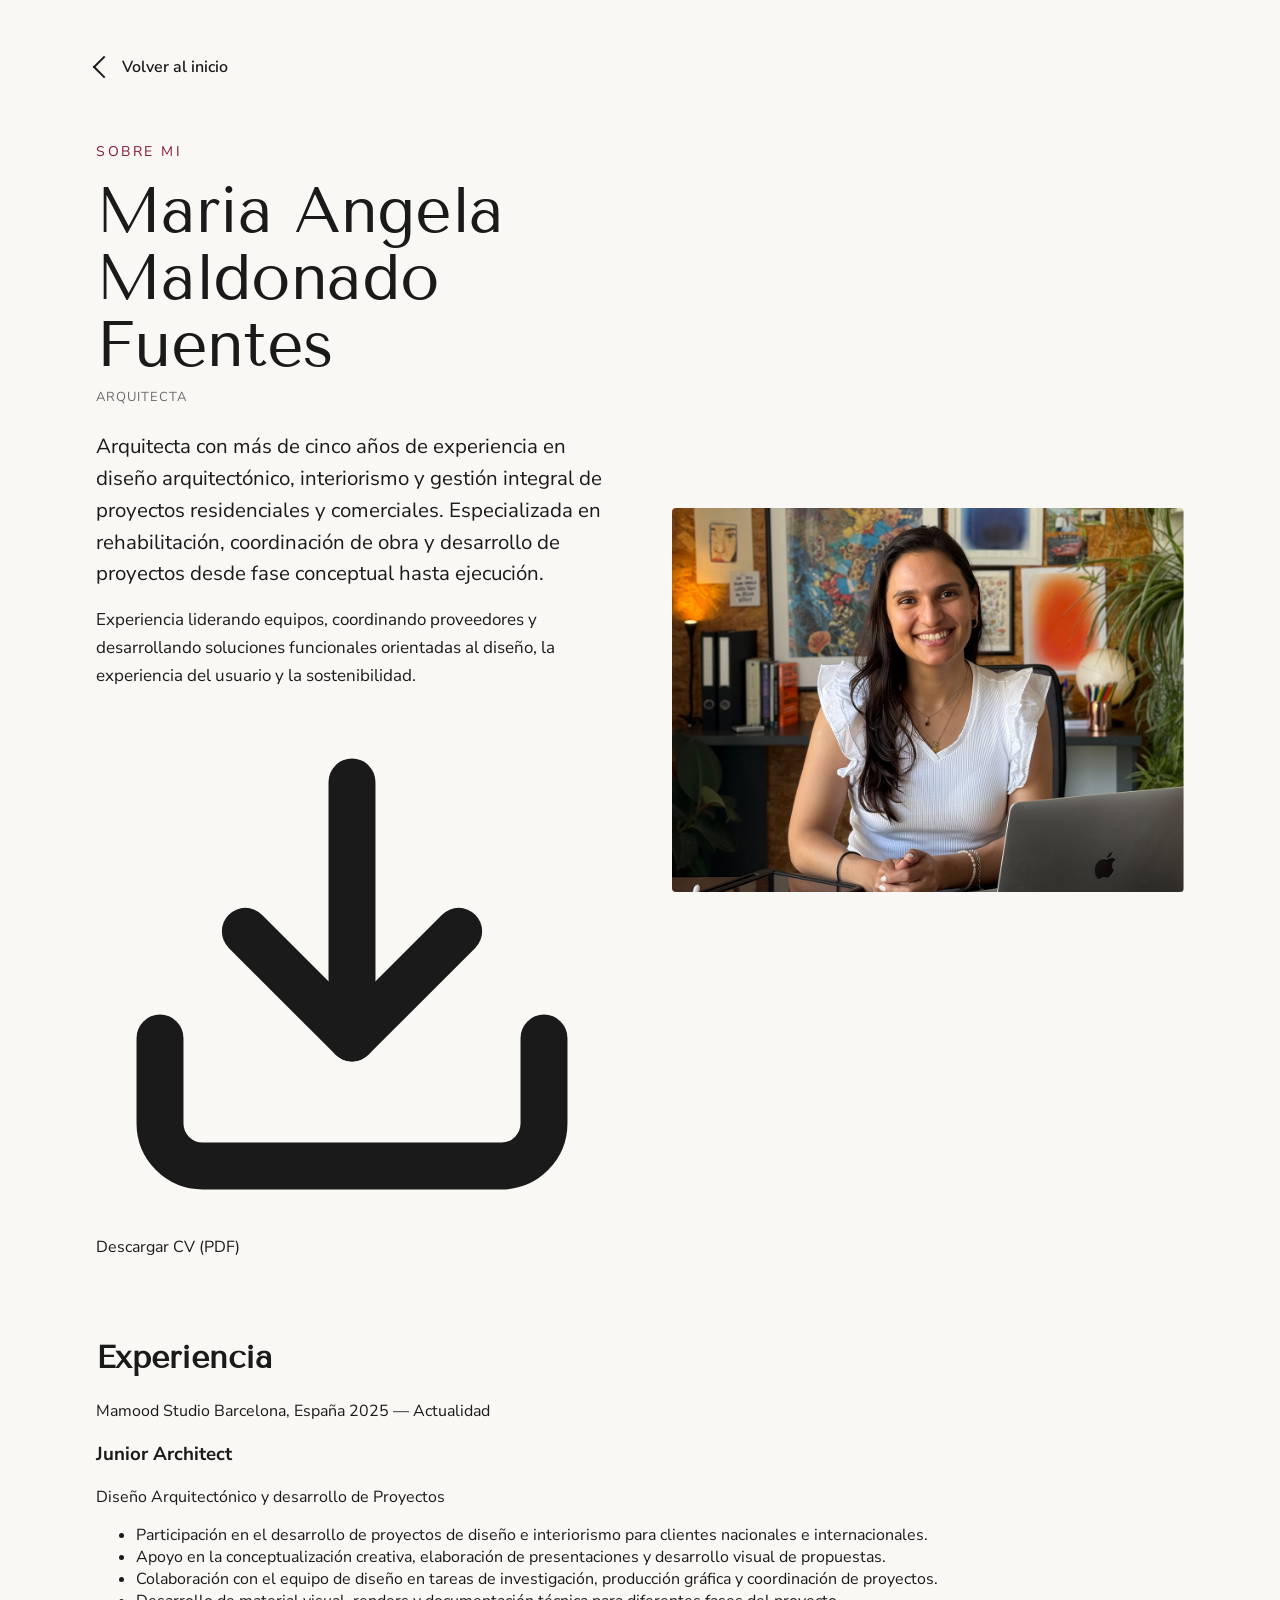
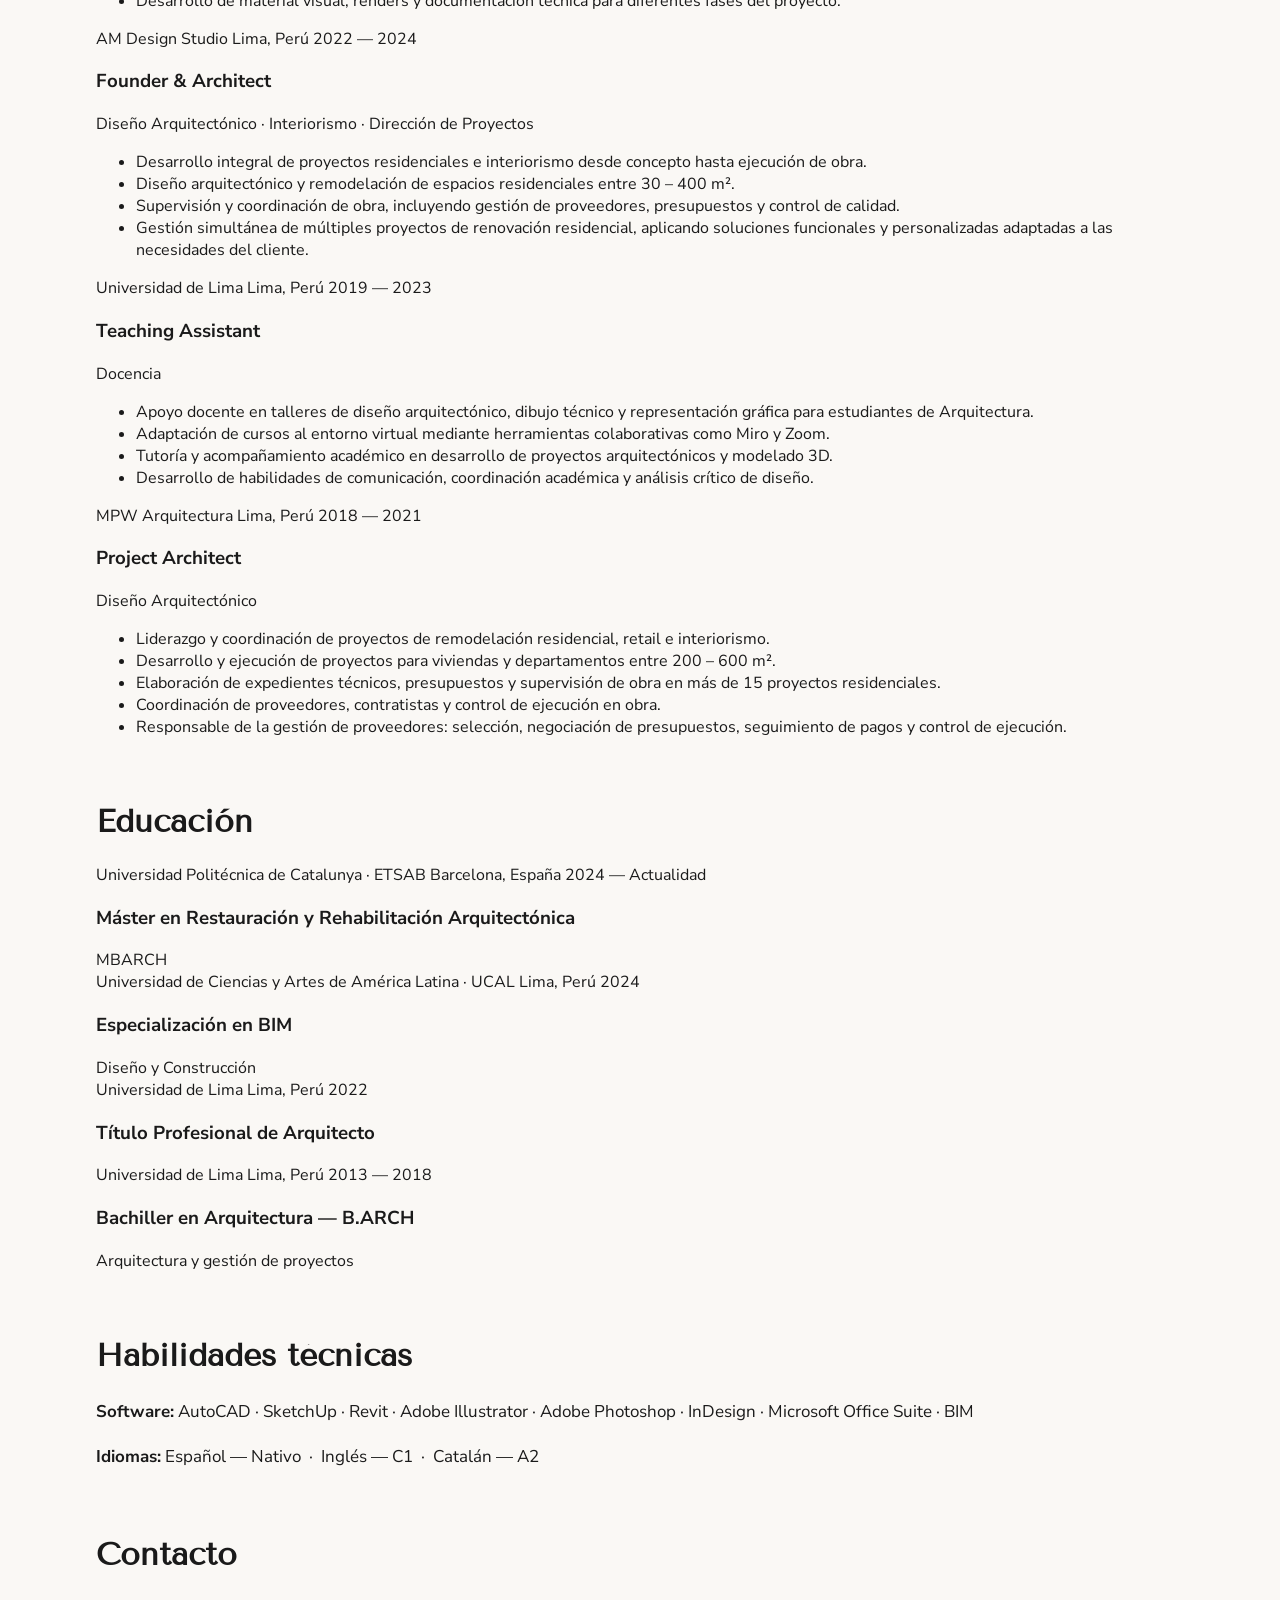
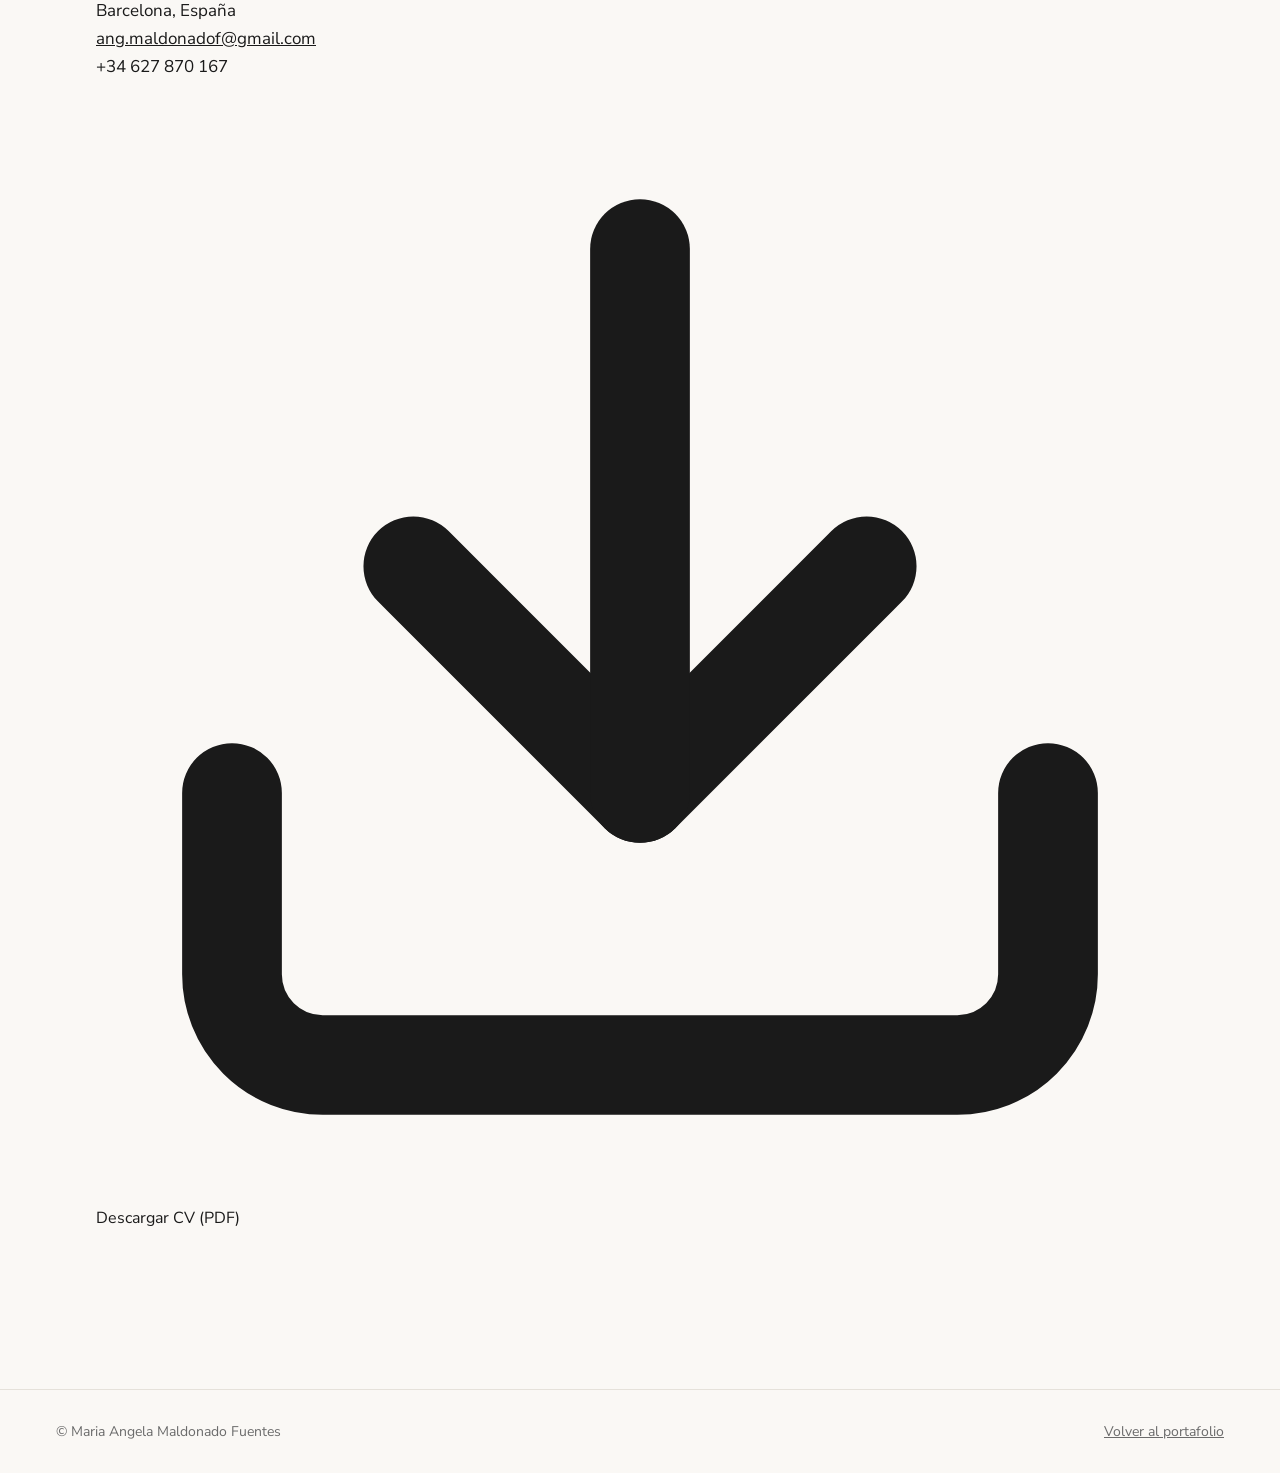
==== commit 63be1caf: "Add files via upload" ====
--- a/about.html
+++ b/about.html
@@ -18,11 +18,28 @@
     <div>
       <p class="eyebrow">Sobre mi</p>
       <h1 class="h-display" style="font-size:clamp(40px,5vw,72px)">Maria Angela<br>Maldonado Fuentes</h1>
+      <p class="meta" style="margin-top:8px; font-size:13px; letter-spacing:0.08em; text-transform:uppercase">Arquitecta</p>
       <p class="lead" style="margin-top:24px">
-        Arquitecta con más de cinco años de experiencia en diseño y ejecución de
-        proyectos residenciales y comerciales, especializada en restauración,
-        rehabilitación y gestión integral de obra.
+        Arquitecta con más de cinco años de experiencia en diseño arquitectónico,
+        interiorismo y gestión integral de proyectos residenciales y comerciales.
+        Especializada en rehabilitación, coordinación de obra y desarrollo de
+        proyectos desde fase conceptual hasta ejecución.
       </p>
+      <p class="body-text" style="max-width:none; margin-top:16px">
+        Experiencia liderando equipos, coordinando proveedores y desarrollando
+        soluciones funcionales orientadas al diseño, la experiencia del usuario y la
+        sostenibilidad.
+      </p>
+      <div style="margin-top:28px">
+        <a class="btn-download" href="assets/files/CV_Maria_Angela_Maldonado_Fuentes.pdf" download>
+          <svg viewBox="0 0 24 24" fill="none" stroke="currentColor" stroke-width="2.2" stroke-linecap="round" stroke-linejoin="round" aria-hidden="true">
+            <path d="M21 15v4a2 2 0 0 1-2 2H5a2 2 0 0 1-2-2v-4"/>
+            <polyline points="7 10 12 15 17 10"/>
+            <line x1="12" y1="15" x2="12" y2="3"/>
+          </svg>
+          Descargar CV (PDF)
+        </a>
+      </div>
     </div>
     <div>
       <img src="images/hero-maria-angela.jpg" alt="Retrato de Maria Angela" class="zoomable"
@@ -30,79 +47,176 @@
     </div>
   </section>
 
-  <section>
-    <p class="body-text" style="max-width:none">
-      Acompaño cada proyecto desde el concepto hasta la entrega, integrando funcionalidad,
-      estética y sostenibilidad. Mi enfoque combina sensibilidad espacial, atención al
-      detalle constructivo y un compromiso con una arquitectura contextual y humana.
-    </p>
-    <p class="body-text" style="max-width:none; margin-top:20px">
-      He trabajado en todas las etapas del proceso arquitectónico — diseño conceptual,
-      desarrollo de planos, especificaciones técnicas, supervisión de obra y entrega
-      final — colaborando con clientes, equipos técnicos y proveedores en Lima, Perú,
-      y en proyectos académicos internacionales.
-    </p>
-  </section>
-
-  <h2 class="section-title">Experiencia profesional</h2>
-  <div class="project-meta-grid">
-    <div>
-      <div class="label">2023 — Hoy</div>
-      <div class="value"><strong>Arquitecta y fundadora</strong> · AM Design Studio<br>
-        <span class="meta">Diseño y dirección de proyectos · Lima, Perú</span></div>
-    </div>
-    <div>
-      <div class="label">2019 — 2023</div>
-      <div class="value"><strong>Profesor Junior</strong> · Universidad de Lima<br>
-        <span class="meta">Docencia · Estudiantes de 1.º y 2.º año · Talleres de diseño arquitectónico</span></div>
-    </div>
-    <div>
-      <div class="label">2022 — 2023</div>
-      <div class="value"><strong>Arquitecta · Jefa de Proyectos</strong> · MPW Arquitectura<br>
-        <span class="meta">Diseño arquitectónico · Gestión de proyectos · Supervisión de obra</span></div>
-    </div>
-  </div>
-
+  <!-- ============ Experiencia ============ -->
+  <h2 class="section-title">Experiencia</h2>
+
+  <div class="cv-block">
+    <div class="cv-row">
+      <div class="cv-meta">
+        Mamood Studio
+        <span class="cv-where">Barcelona, España</span>
+        <span class="cv-when">2025 — Actualidad</span>
+      </div>
+      <div class="cv-content">
+        <h3>Junior Architect</h3>
+        <div class="cv-role">Diseño Arquitectónico y desarrollo de Proyectos</div>
+        <ul>
+          <li>Participación en el desarrollo de proyectos de diseño e interiorismo para clientes nacionales e internacionales.</li>
+          <li>Apoyo en la conceptualización creativa, elaboración de presentaciones y desarrollo visual de propuestas.</li>
+          <li>Colaboración con el equipo de diseño en tareas de investigación, producción gráfica y coordinación de proyectos.</li>
+          <li>Desarrollo de material visual, renders y documentación técnica para diferentes fases del proyecto.</li>
+        </ul>
+      </div>
+    </div>
+  </div>
+
+  <div class="cv-block">
+    <div class="cv-row">
+      <div class="cv-meta">
+        AM Design Studio
+        <span class="cv-where">Lima, Perú</span>
+        <span class="cv-when">2022 — 2024</span>
+      </div>
+      <div class="cv-content">
+        <h3>Founder &amp; Architect</h3>
+        <div class="cv-role">Diseño Arquitectónico · Interiorismo · Dirección de Proyectos</div>
+        <ul>
+          <li>Desarrollo integral de proyectos residenciales e interiorismo desde concepto hasta ejecución de obra.</li>
+          <li>Diseño arquitectónico y remodelación de espacios residenciales entre 30 – 400 m².</li>
+          <li>Supervisión y coordinación de obra, incluyendo gestión de proveedores, presupuestos y control de calidad.</li>
+          <li>Gestión simultánea de múltiples proyectos de renovación residencial, aplicando soluciones funcionales y personalizadas adaptadas a las necesidades del cliente.</li>
+        </ul>
+      </div>
+    </div>
+  </div>
+
+  <div class="cv-block">
+    <div class="cv-row">
+      <div class="cv-meta">
+        Universidad de Lima
+        <span class="cv-where">Lima, Perú</span>
+        <span class="cv-when">2019 — 2023</span>
+      </div>
+      <div class="cv-content">
+        <h3>Teaching Assistant</h3>
+        <div class="cv-role">Docencia</div>
+        <ul>
+          <li>Apoyo docente en talleres de diseño arquitectónico, dibujo técnico y representación gráfica para estudiantes de Arquitectura.</li>
+          <li>Adaptación de cursos al entorno virtual mediante herramientas colaborativas como Miro y Zoom.</li>
+          <li>Tutoría y acompañamiento académico en desarrollo de proyectos arquitectónicos y modelado 3D.</li>
+          <li>Desarrollo de habilidades de comunicación, coordinación académica y análisis crítico de diseño.</li>
+        </ul>
+      </div>
+    </div>
+  </div>
+
+  <div class="cv-block">
+    <div class="cv-row">
+      <div class="cv-meta">
+        MPW Arquitectura
+        <span class="cv-where">Lima, Perú</span>
+        <span class="cv-when">2018 — 2021</span>
+      </div>
+      <div class="cv-content">
+        <h3>Project Architect</h3>
+        <div class="cv-role">Diseño Arquitectónico</div>
+        <ul>
+          <li>Liderazgo y coordinación de proyectos de remodelación residencial, retail e interiorismo.</li>
+          <li>Desarrollo y ejecución de proyectos para viviendas y departamentos entre 200 – 600 m².</li>
+          <li>Elaboración de expedientes técnicos, presupuestos y supervisión de obra en más de 15 proyectos residenciales.</li>
+          <li>Coordinación de proveedores, contratistas y control de ejecución en obra.</li>
+          <li>Responsable de la gestión de proveedores: selección, negociación de presupuestos, seguimiento de pagos y control de ejecución.</li>
+        </ul>
+      </div>
+    </div>
+  </div>
+
+  <!-- ============ Educación ============ -->
   <h2 class="section-title">Educación</h2>
-  <div class="project-meta-grid">
-    <div>
-      <div class="label">2024 — Actualidad</div>
-      <div class="value"><strong>Máster en Restauración y Rehabilitación Arquitectónica</strong><br>
-        <span class="meta">MBARCH · Universidad Politécnica de Catalunya (ETSAB) · Barcelona</span></div>
-    </div>
-    <div>
-      <div class="label">2023</div>
-      <div class="value"><strong>Especialización en BIM</strong> — Diseño y Construcción<br>
-        <span class="meta">Universidad de Ciencias y Artes de América Latina · Lima</span></div>
-    </div>
-    <div>
-      <div class="label">2022</div>
-      <div class="value"><strong>Título Profesional en Arquitectura</strong></div>
-    </div>
-    <div>
-      <div class="label">2015 — 2022</div>
-      <div class="value"><strong>Bachiller en Arquitectura</strong> · ULIMA / UARCH<br>
-        <span class="meta">Lima, Perú</span></div>
-    </div>
-  </div>
-
-  <h2 class="section-title">Software</h2>
+
+  <div class="cv-block">
+    <div class="cv-row">
+      <div class="cv-meta">
+        Universidad Politécnica de Catalunya · ETSAB
+        <span class="cv-where">Barcelona, España</span>
+        <span class="cv-when">2024 — Actualidad</span>
+      </div>
+      <div class="cv-content">
+        <h3>Máster en Restauración y Rehabilitación Arquitectónica</h3>
+        <div class="cv-role">MBARCH</div>
+      </div>
+    </div>
+  </div>
+
+  <div class="cv-block">
+    <div class="cv-row">
+      <div class="cv-meta">
+        Universidad de Ciencias y Artes de América Latina · UCAL
+        <span class="cv-where">Lima, Perú</span>
+        <span class="cv-when">2024</span>
+      </div>
+      <div class="cv-content">
+        <h3>Especialización en BIM</h3>
+        <div class="cv-role">Diseño y Construcción</div>
+      </div>
+    </div>
+  </div>
+
+  <div class="cv-block">
+    <div class="cv-row">
+      <div class="cv-meta">
+        Universidad de Lima
+        <span class="cv-where">Lima, Perú</span>
+        <span class="cv-when">2022</span>
+      </div>
+      <div class="cv-content">
+        <h3>Título Profesional de Arquitecto</h3>
+      </div>
+    </div>
+  </div>
+
+  <div class="cv-block">
+    <div class="cv-row">
+      <div class="cv-meta">
+        Universidad de Lima
+        <span class="cv-where">Lima, Perú</span>
+        <span class="cv-when">2013 — 2018</span>
+      </div>
+      <div class="cv-content">
+        <h3>Bachiller en Arquitectura — B.ARCH</h3>
+        <div class="cv-role">Arquitectura y gestión de proyectos</div>
+      </div>
+    </div>
+  </div>
+
+  <!-- ============ Habilidades técnicas ============ -->
+  <h2 class="section-title">Habilidades técnicas</h2>
   <p class="body-text" style="max-width:none">
-    Autodesk AutoCAD · SketchUp · Autodesk Revit · Adobe Illustrator · Adobe Photoshop ·
-    Adobe InDesign · Microsoft Suite (Word, Excel) · 3DS Max · Enscape · Render
+    <strong>Software:</strong> AutoCAD · SketchUp · Revit · Adobe Illustrator ·
+    Adobe Photoshop · InDesign · Microsoft Office Suite · BIM
   </p>
-
-  <h2 class="section-title">Idiomas</h2>
-  <p class="body-text">
-    Español — Nativo &nbsp;·&nbsp; Inglés — C1
+  <p class="body-text" style="max-width:none; margin-top:14px">
+    <strong>Idiomas:</strong> Español — Nativo &nbsp;·&nbsp; Inglés — C1 &nbsp;·&nbsp; Catalán — A2
   </p>
 
+  <!-- ============ Contacto ============ -->
   <h2 class="section-title">Contacto</h2>
-  <p class="body-text">
-    Lima, Perú &nbsp;·&nbsp; Ubicación actual: Barcelona, España<br>
-    <a href="mailto:angmaldonado@gmail.com" style="text-decoration:underline">angmaldonado@gmail.com</a><br>
-    Celular: +51 927 877 837
+  <p class="body-text" style="max-width:none">
+    Barcelona, España<br>
+    <a href="mailto:ang.maldonadof@gmail.com" style="text-decoration:underline">ang.maldonadof@gmail.com</a><br>
+    +34 627 870 167
   </p>
+
+  <div style="margin-top:32px">
+    <a class="btn-download" href="assets/files/CV_Maria_Angela_Maldonado_Fuentes.pdf" download>
+      <svg viewBox="0 0 24 24" fill="none" stroke="currentColor" stroke-width="2.2" stroke-linecap="round" stroke-linejoin="round" aria-hidden="true">
+        <path d="M21 15v4a2 2 0 0 1-2 2H5a2 2 0 0 1-2-2v-4"/>
+        <polyline points="7 10 12 15 17 10"/>
+        <line x1="12" y1="15" x2="12" y2="3"/>
+      </svg>
+      Descargar CV (PDF)
+    </a>
+  </div>
 
 </div>
 
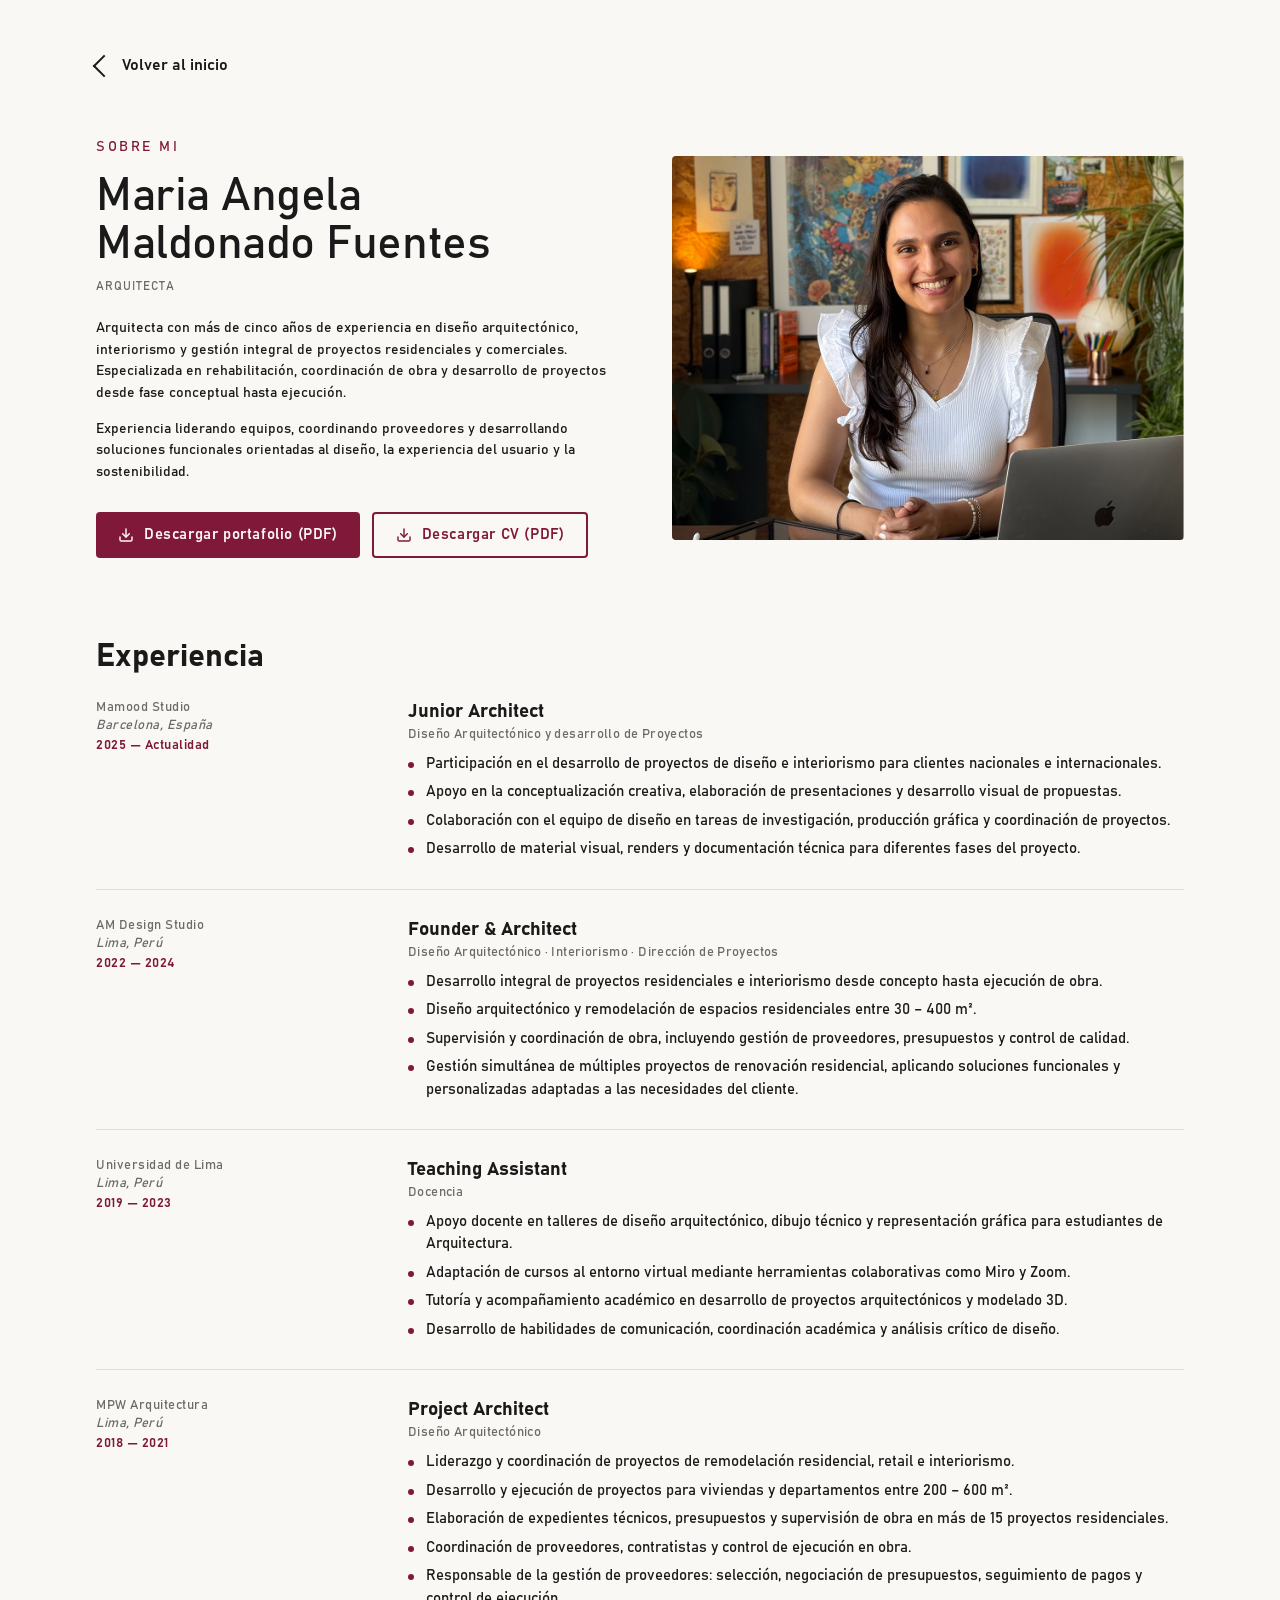
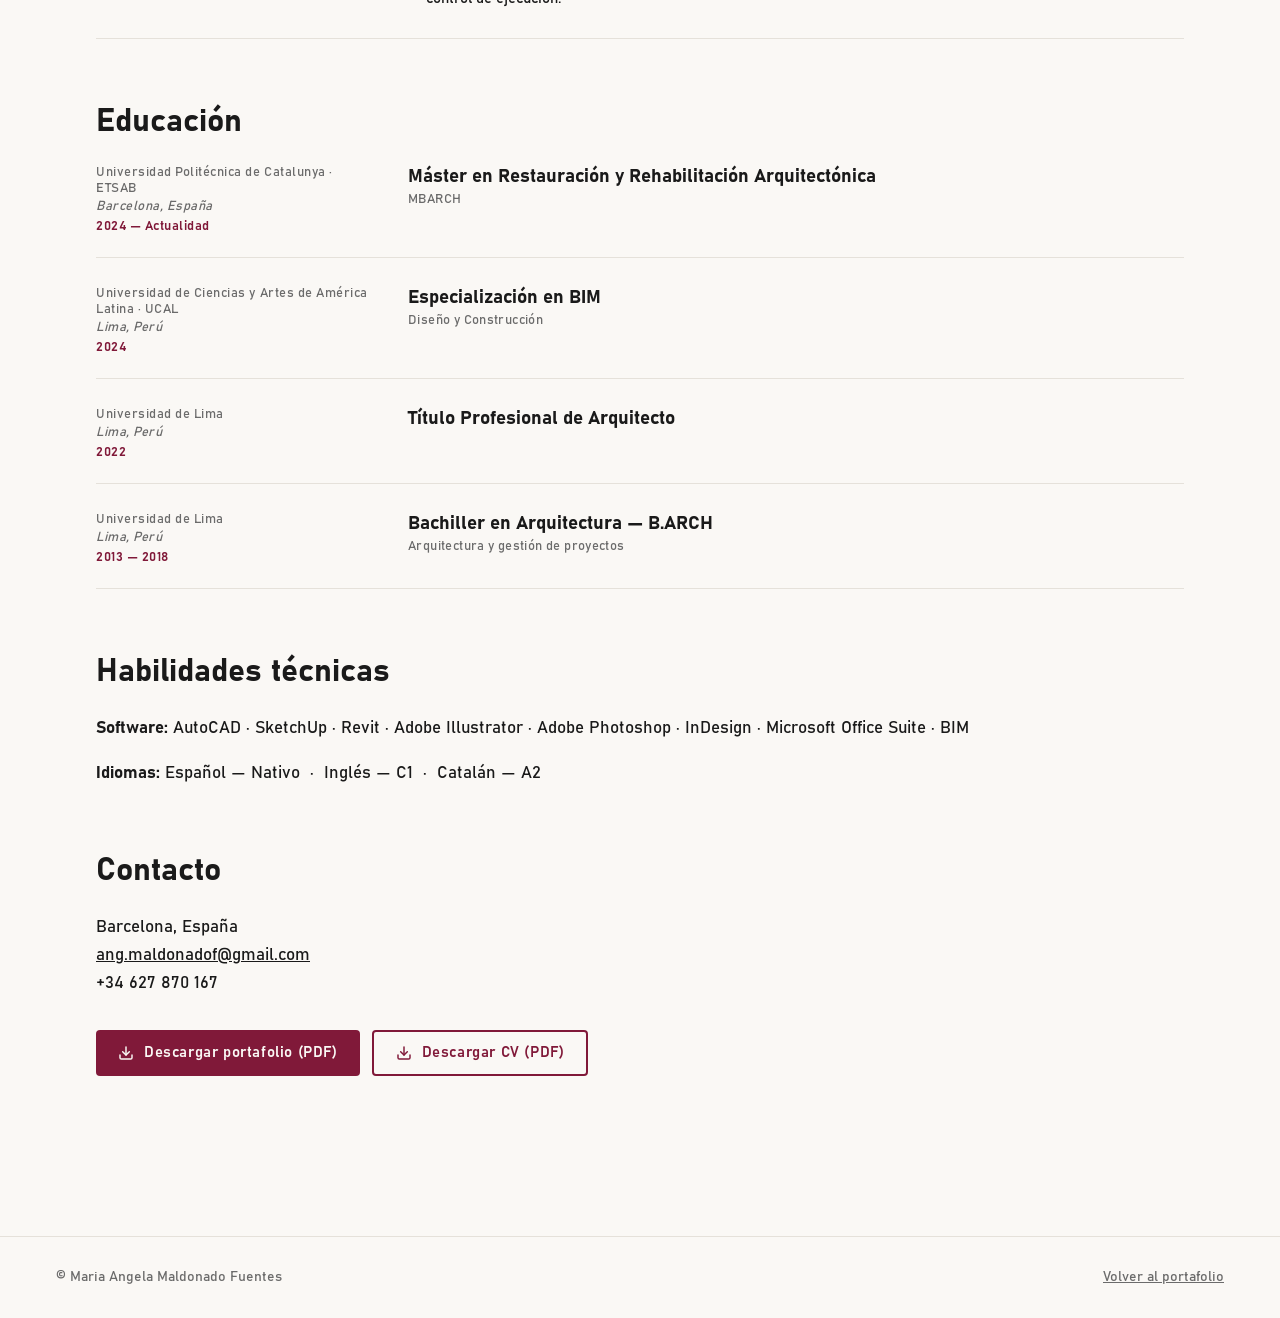
==== commit 007b95d9: "Add files via upload" ====
--- a/about.html
+++ b/about.html
@@ -17,21 +17,30 @@
   <section class="project-hero">
     <div>
       <p class="eyebrow">Sobre mi</p>
-      <h1 class="h-display" style="font-size:clamp(40px,5vw,72px)">Maria Angela<br>Maldonado Fuentes</h1>
-      <p class="meta" style="margin-top:8px; font-size:13px; letter-spacing:0.08em; text-transform:uppercase">Arquitecta</p>
-      <p class="lead" style="margin-top:24px">
+      <h1 class="h-display" style="font-size:clamp(32px,3.6vw,52px); line-height:1.05">Maria Angela<br>Maldonado Fuentes</h1>
+      <p class="meta" style="margin-top:8px; font-size:12px; letter-spacing:0.08em; text-transform:uppercase">Arquitecta</p>
+      <p class="lead" style="margin-top:22px; font-size:clamp(14px,1.05vw,16px); line-height:1.55">
         Arquitecta con más de cinco años de experiencia en diseño arquitectónico,
         interiorismo y gestión integral de proyectos residenciales y comerciales.
         Especializada en rehabilitación, coordinación de obra y desarrollo de
         proyectos desde fase conceptual hasta ejecución.
       </p>
-      <p class="body-text" style="max-width:none; margin-top:16px">
+      <p class="lead" style="max-width:none; margin-top:14px; font-size:clamp(14px,1.05vw,16px); line-height:1.55">
         Experiencia liderando equipos, coordinando proveedores y desarrollando
         soluciones funcionales orientadas al diseño, la experiencia del usuario y la
         sostenibilidad.
       </p>
-      <div style="margin-top:28px">
-        <a class="btn-download" href="assets/files/CV_Maria_Angela_Maldonado_Fuentes.pdf" download>
+      <div style="margin-top:28px; display:flex; flex-wrap:wrap; gap:12px">
+        <a class="btn-download" href="assets/files/Portafolio_Maria_Angela_Maldonado_Fuentes.pdf" download>
+          <svg viewBox="0 0 24 24" fill="none" stroke="currentColor" stroke-width="2.2" stroke-linecap="round" stroke-linejoin="round" aria-hidden="true">
+            <path d="M21 15v4a2 2 0 0 1-2 2H5a2 2 0 0 1-2-2v-4"/>
+            <polyline points="7 10 12 15 17 10"/>
+            <line x1="12" y1="15" x2="12" y2="3"/>
+          </svg>
+          Descargar portafolio (PDF)
+        </a>
+        <a class="btn-download" href="assets/files/CV_Maria_Angela_Maldonado_Fuentes.pdf" download
+           style="background:transparent; color:var(--accent); border:2px solid var(--accent);">
           <svg viewBox="0 0 24 24" fill="none" stroke="currentColor" stroke-width="2.2" stroke-linecap="round" stroke-linejoin="round" aria-hidden="true">
             <path d="M21 15v4a2 2 0 0 1-2 2H5a2 2 0 0 1-2-2v-4"/>
             <polyline points="7 10 12 15 17 10"/>
@@ -207,8 +216,17 @@
     +34 627 870 167
   </p>
 
-  <div style="margin-top:32px">
-    <a class="btn-download" href="assets/files/CV_Maria_Angela_Maldonado_Fuentes.pdf" download>
+  <div style="margin-top:32px; display:flex; flex-wrap:wrap; gap:12px">
+    <a class="btn-download" href="assets/files/Portafolio_Maria_Angela_Maldonado_Fuentes.pdf" download>
+      <svg viewBox="0 0 24 24" fill="none" stroke="currentColor" stroke-width="2.2" stroke-linecap="round" stroke-linejoin="round" aria-hidden="true">
+        <path d="M21 15v4a2 2 0 0 1-2 2H5a2 2 0 0 1-2-2v-4"/>
+        <polyline points="7 10 12 15 17 10"/>
+        <line x1="12" y1="15" x2="12" y2="3"/>
+      </svg>
+      Descargar portafolio (PDF)
+    </a>
+    <a class="btn-download" href="assets/files/CV_Maria_Angela_Maldonado_Fuentes.pdf" download
+       style="background:transparent; color:var(--accent); border:2px solid var(--accent);">
       <svg viewBox="0 0 24 24" fill="none" stroke="currentColor" stroke-width="2.2" stroke-linecap="round" stroke-linejoin="round" aria-hidden="true">
         <path d="M21 15v4a2 2 0 0 1-2 2H5a2 2 0 0 1-2-2v-4"/>
         <polyline points="7 10 12 15 17 10"/>
--- a/assets/css/styles.css
+++ b/assets/css/styles.css
@@ -3,7 +3,16 @@
    Shared stylesheet
    ============================================ */
 
-@import url('https://fonts.googleapis.com/css2?family=Tenor+Sans&family=Nunito+Sans:wght@300;400;600;700&display=swap');
+/* Local Bahnschrift font — used for everything across the site.
+   The file is a variable font with weights from light to bold. */
+@font-face {
+  font-family: 'Bahnschrift';
+  src: url('../fonts/bahnschrift.ttf') format('truetype-variations'),
+       url('../fonts/bahnschrift.ttf') format('truetype');
+  font-weight: 100 900;
+  font-style: normal;
+  font-display: swap;
+}
 
 :root {
   --bg:            #FAF8F5;
@@ -16,8 +25,12 @@
   --accent-hover:  #5C1A2B;
   --tab-inactive:  #E5E1DA;
 
-  --font-display: 'Tenor Sans', serif;
-  --font-body:    'Nunito Sans', sans-serif;
+  --font-display: 'Bahnschrift', 'Segoe UI', system-ui, sans-serif;
+  --font-body:    'Bahnschrift', 'Segoe UI', system-ui, sans-serif;
+}
+
+html, body, button, input, textarea, select {
+  font-family: var(--font-body);
 }
 
 * { box-sizing: border-box; }
@@ -99,6 +112,104 @@
   font-size: 14px;
   color: var(--text-secondary);
   line-height: 1.6;
+}
+
+/* ---------- Download CV button ---------- */
+.btn-download {
+  display: inline-flex;
+  align-items: center;
+  gap: 10px;
+  padding: 12px 22px;
+  background: var(--accent);
+  color: var(--bg);
+  font-family: var(--font-body);
+  font-size: 15px;
+  font-weight: 600;
+  letter-spacing: 0.04em;
+  text-decoration: none;
+  border-radius: 4px;
+  border: none;
+  cursor: pointer;
+  transition: background 0.2s ease, transform 0.15s ease;
+}
+.btn-download:hover {
+  background: var(--accent-hover);
+  transform: translateY(-1px);
+}
+.btn-download svg {
+  width: 16px;
+  height: 16px;
+  flex-shrink: 0;
+}
+
+/* ---------- CV experience / education list ---------- */
+.cv-block {
+  margin-bottom: 28px;
+  padding-bottom: 22px;
+  border-bottom: 1px solid var(--border);
+}
+.cv-block:last-child { border-bottom: none; }
+.cv-row {
+  display: grid;
+  grid-template-columns: 280px 1fr;
+  gap: 32px;
+  align-items: start;
+}
+.cv-row .cv-meta {
+  font-size: 13px;
+  color: var(--text-secondary);
+  letter-spacing: 0.04em;
+}
+.cv-row .cv-meta .cv-when {
+  display: block;
+  color: var(--accent);
+  font-weight: 600;
+  margin-top: 4px;
+}
+.cv-row .cv-where {
+  display: block;
+  margin-top: 2px;
+  font-style: italic;
+}
+.cv-row .cv-content h3 {
+  font-family: var(--font-display);
+  font-size: 19px;
+  font-weight: 700;
+  margin: 0 0 4px 0;
+  color: var(--text);
+}
+.cv-row .cv-content .cv-role {
+  font-size: 13px;
+  color: var(--text-secondary);
+  letter-spacing: 0.03em;
+  margin-bottom: 10px;
+}
+.cv-row .cv-content ul {
+  list-style: none;
+  padding: 0;
+  margin: 8px 0 0;
+}
+.cv-row .cv-content ul li {
+  position: relative;
+  padding-left: 18px;
+  font-size: 14.5px;
+  line-height: 1.55;
+  margin-bottom: 6px;
+  color: var(--text);
+}
+.cv-row .cv-content ul li::before {
+  content: '';
+  position: absolute;
+  left: 0;
+  top: 9px;
+  width: 6px;
+  height: 6px;
+  border-radius: 50%;
+  background: var(--accent);
+}
+
+@media (max-width: 720px) {
+  .cv-row { grid-template-columns: 1fr; gap: 8px; }
 }
 
 /* ---------- CTA Link ---------- */
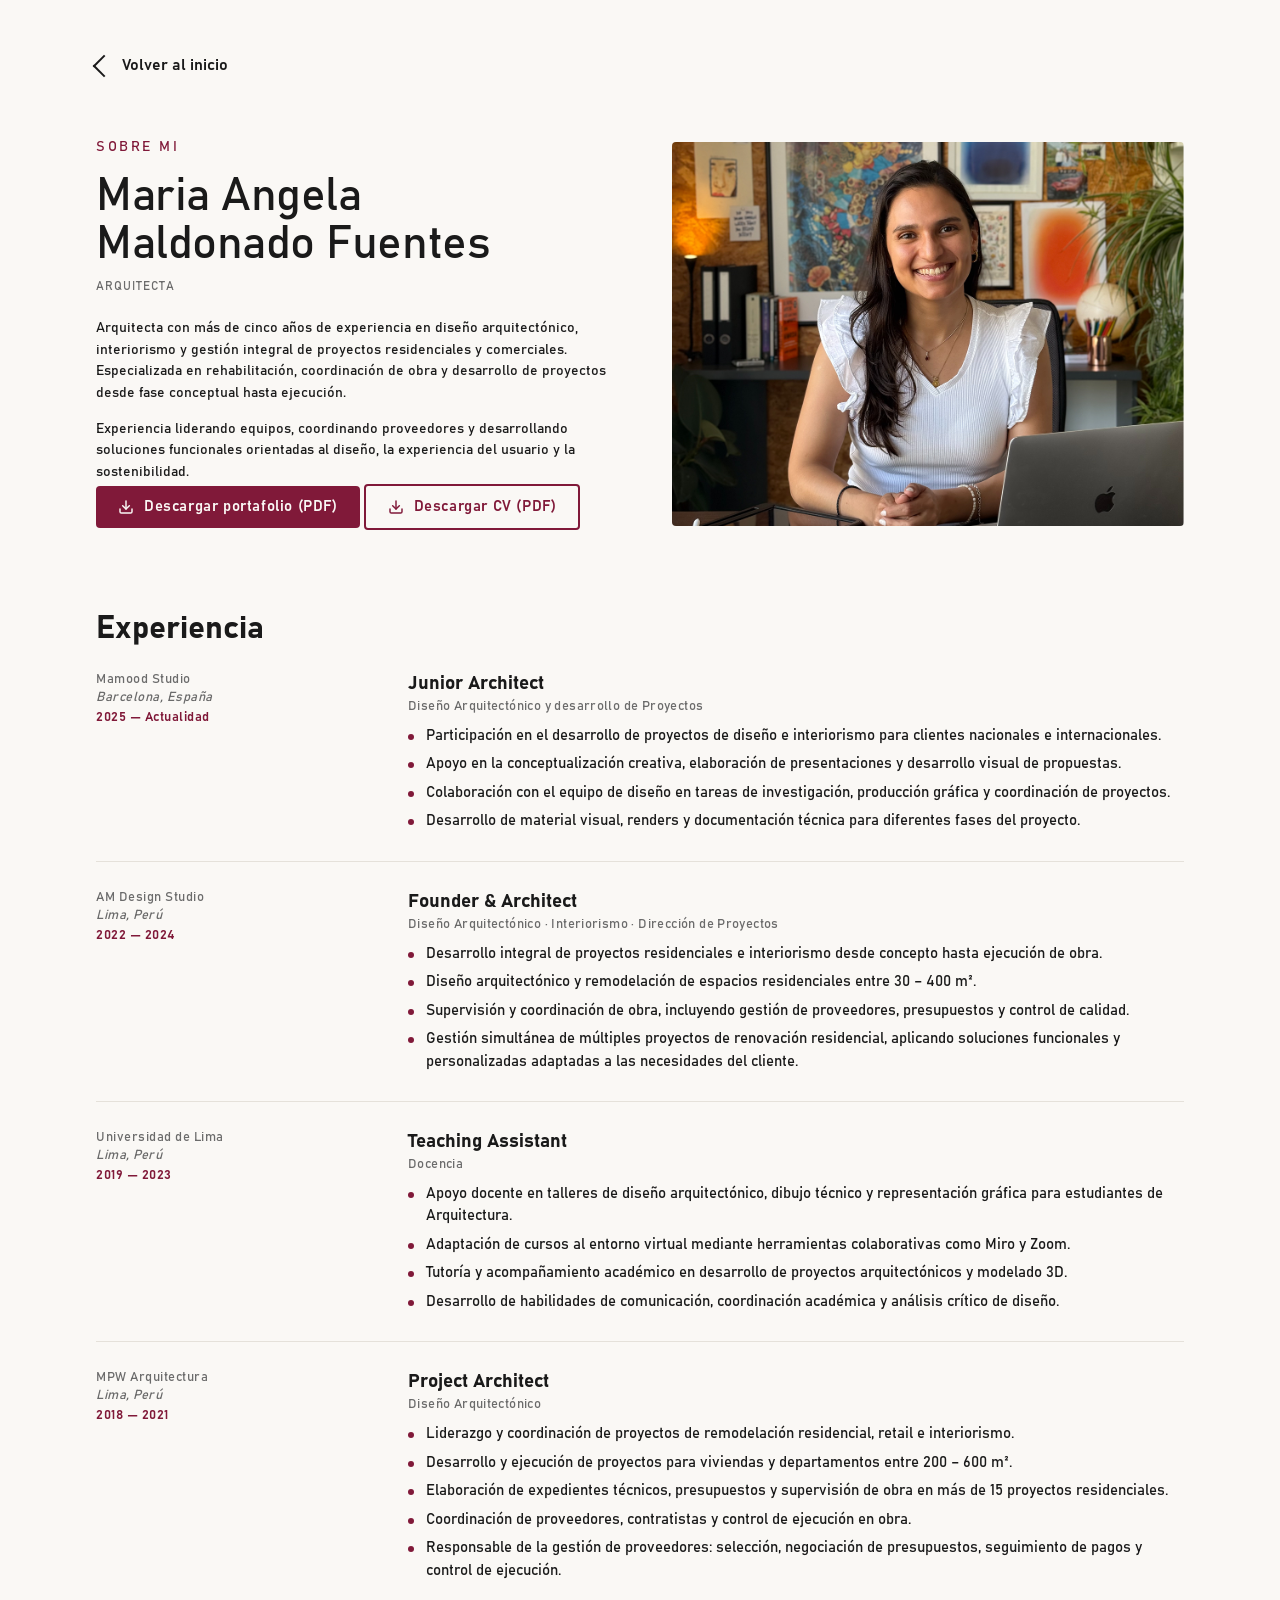
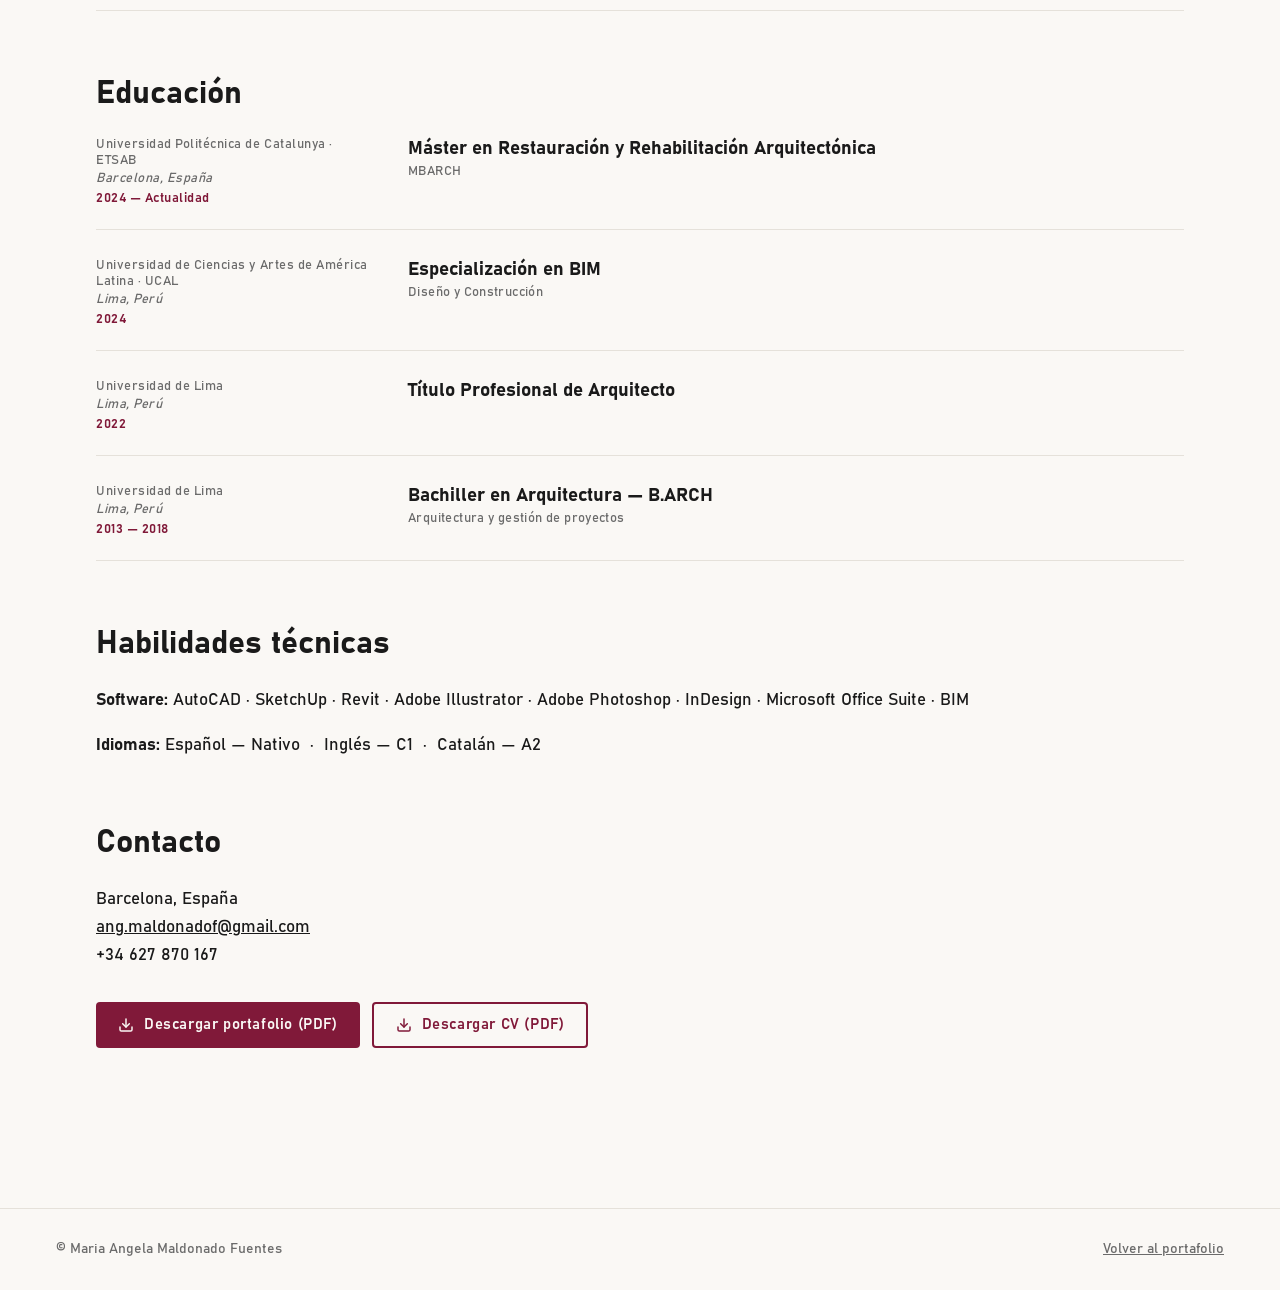
==== commit d50942a5: "Add files via upload" ====
--- a/about.html
+++ b/about.html
@@ -4,6 +4,7 @@
 <meta charset="UTF-8">
 <meta name="viewport" content="width=device-width, initial-scale=1.0">
 <title>Sobre mi — Maria Angela Maldonado Fuentes</title>
+<link rel="icon" type="image/x-icon" href="favicon.ico">
 <link rel="stylesheet" href="assets/css/styles.css">
 </head>
 <body>
@@ -15,22 +16,24 @@
   </header>
 
   <section class="project-hero">
-    <div>
-      <p class="eyebrow">Sobre mi</p>
-      <h1 class="h-display" style="font-size:clamp(32px,3.6vw,52px); line-height:1.05">Maria Angela<br>Maldonado Fuentes</h1>
-      <p class="meta" style="margin-top:8px; font-size:12px; letter-spacing:0.08em; text-transform:uppercase">Arquitecta</p>
-      <p class="lead" style="margin-top:22px; font-size:clamp(14px,1.05vw,16px); line-height:1.55">
-        Arquitecta con más de cinco años de experiencia en diseño arquitectónico,
-        interiorismo y gestión integral de proyectos residenciales y comerciales.
-        Especializada en rehabilitación, coordinación de obra y desarrollo de
-        proyectos desde fase conceptual hasta ejecución.
-      </p>
-      <p class="lead" style="max-width:none; margin-top:14px; font-size:clamp(14px,1.05vw,16px); line-height:1.55">
-        Experiencia liderando equipos, coordinando proveedores y desarrollando
-        soluciones funcionales orientadas al diseño, la experiencia del usuario y la
-        sostenibilidad.
-      </p>
-      <div style="margin-top:28px; display:flex; flex-wrap:wrap; gap:12px">
+    <div class="hero-text">
+      <div class="hero-text-top">
+        <p class="eyebrow">Sobre mi</p>
+        <h1 class="h-display" style="font-size:clamp(32px,3.6vw,52px); line-height:1.05">Maria Angela<br>Maldonado Fuentes</h1>
+        <p class="meta" style="margin-top:8px; font-size:12px; letter-spacing:0.08em; text-transform:uppercase">Arquitecta</p>
+        <p class="lead" style="margin-top:22px; font-size:clamp(14px,1.05vw,16px); line-height:1.55">
+          Arquitecta con más de cinco años de experiencia en diseño arquitectónico,
+          interiorismo y gestión integral de proyectos residenciales y comerciales.
+          Especializada en rehabilitación, coordinación de obra y desarrollo de
+          proyectos desde fase conceptual hasta ejecución.
+        </p>
+        <p class="lead" style="max-width:none; margin-top:14px; font-size:clamp(14px,1.05vw,16px); line-height:1.55">
+          Experiencia liderando equipos, coordinando proveedores y desarrollando
+          soluciones funcionales orientadas al diseño, la experiencia del usuario y la
+          sostenibilidad.
+        </p>
+      </div>
+      <div class="hero-actions">
         <a class="btn-download" href="assets/files/Portafolio_Maria_Angela_Maldonado_Fuentes.pdf" download>
           <svg viewBox="0 0 24 24" fill="none" stroke="currentColor" stroke-width="2.2" stroke-linecap="round" stroke-linejoin="round" aria-hidden="true">
             <path d="M21 15v4a2 2 0 0 1-2 2H5a2 2 0 0 1-2-2v-4"/>
